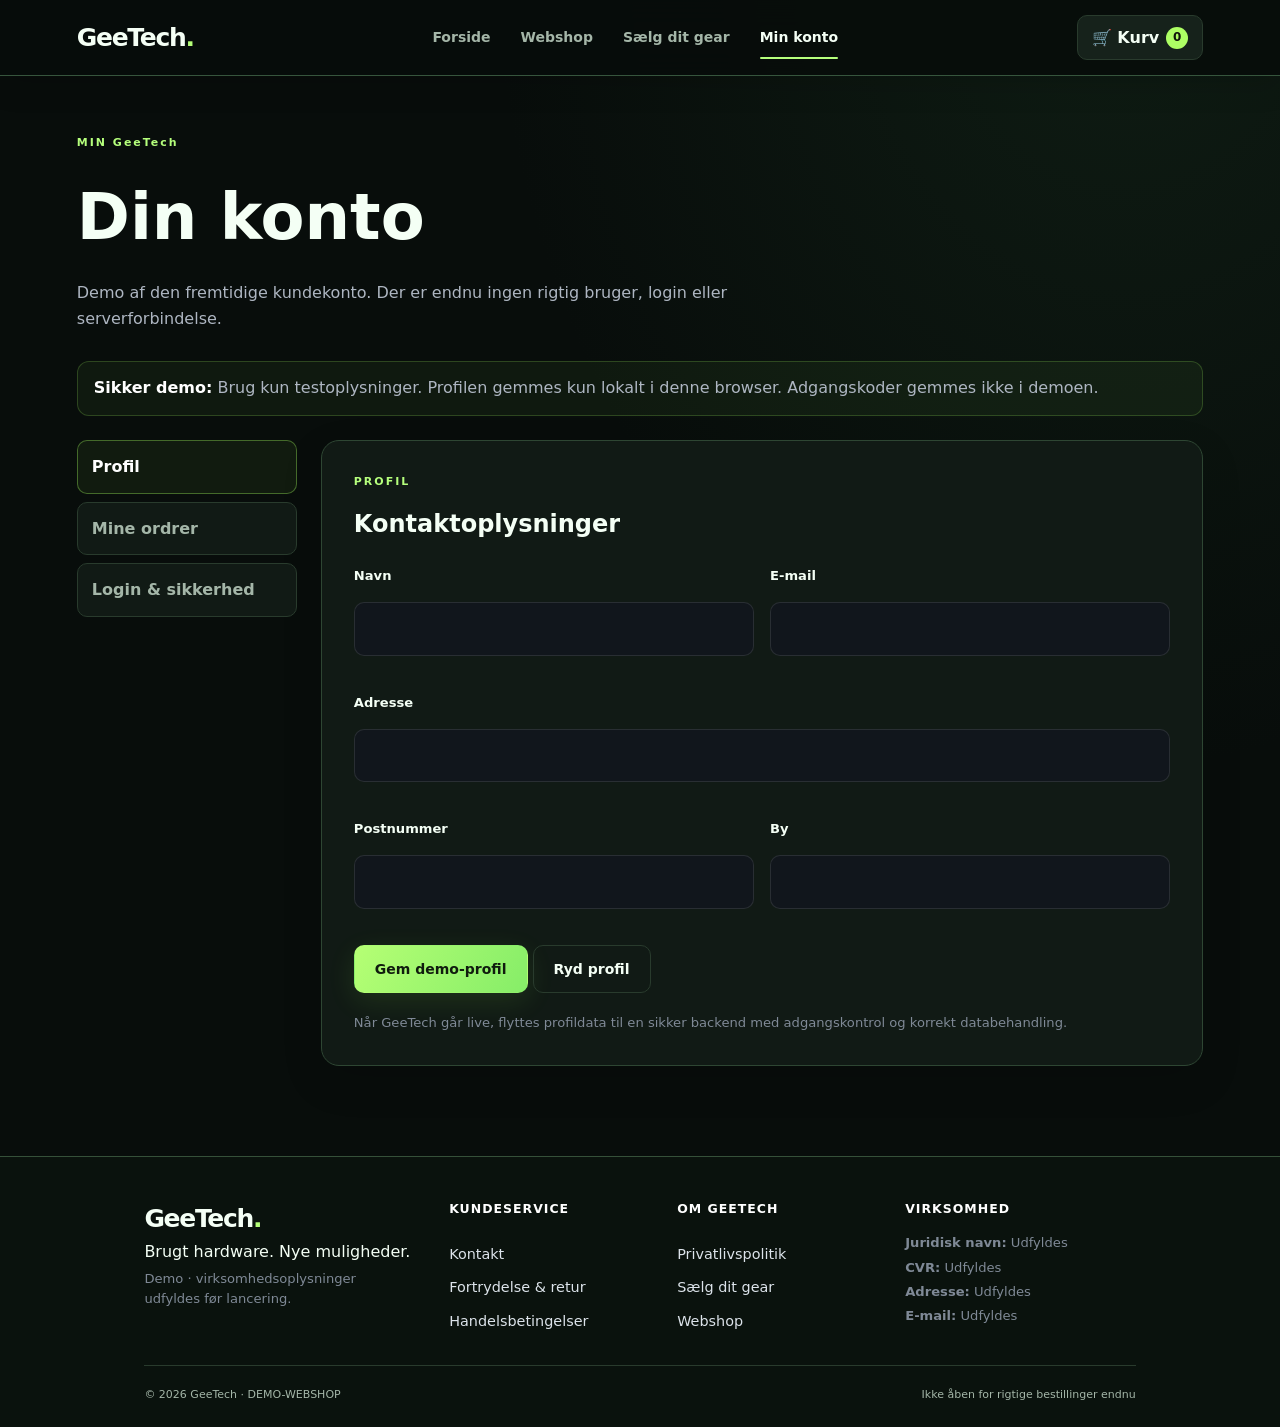
==== account.html @ 108e963a "brand: unify GeeTech identity across shop and support pages" ====
<!DOCTYPE html><html lang="da"><head><meta charset="UTF-8"><meta name="viewport" content="width=device-width,initial-scale=1.0"><meta name="description" content="Demo af GeeTech kundekonto."><title>Min konto | GeeTech</title><link rel="stylesheet" href="css/site.css"></head><body data-page="account">
<header class="navbar"><a href="index.html" class="logo" aria-label="GeeTech forside">GeeTech<span>.</span></a><nav class="nav-links" aria-label="Hovednavigation"><a href="index.html">Forside</a><a href="shop.html">Webshop</a><a href="sell.html">Sælg dit gear</a><a href="account.html" class="active" aria-current="page">Min konto</a></nav><button class="cart-button" id="cart-button" type="button">🛒 Kurv <span id="cart-count">0</span></button></header>
<main class="account-page container"><section class="account-hero"><p class="eyebrow">MIN GeeTech</p><h1>Din konto</h1><p>Demo af den fremtidige kundekonto. Der er endnu ingen rigtig bruger, login eller serverforbindelse.</p></section>
<div class="account-demo-warning"><strong>Sikker demo:</strong> Brug kun testoplysninger. Profilen gemmes kun lokalt i denne browser. Adgangskoder gemmes ikke i demoen.</div>
<div class="account-layout"><aside class="account-menu" aria-label="Kontomenu"><button class="account-tab active" data-account-tab="profile" type="button">Profil</button><button class="account-tab" data-account-tab="orders" type="button">Mine ordrer</button><button class="account-tab" data-account-tab="security" type="button">Login & sikkerhed</button></aside>
<section class="account-content">
<div data-account-panel="profile"><p class="eyebrow">PROFIL</p><h2>Kontaktoplysninger</h2><form id="profile-form" class="account-form"><label class="field"><span>Navn</span><input name="name" maxlength="100" autocomplete="name"></label><label class="field"><span>E-mail</span><input name="email" type="email" maxlength="254" autocomplete="email"></label><label class="field full"><span>Adresse</span><input name="address" maxlength="150" autocomplete="street-address"></label><label class="field"><span>Postnummer</span><input name="postal" inputmode="numeric" pattern="[0-9]{4}" maxlength="4" autocomplete="postal-code"></label><label class="field"><span>By</span><input name="city" maxlength="80" autocomplete="address-level2"></label><div class="full"><button class="button primary" type="submit">Gem demo-profil</button> <button class="button secondary" id="profile-clear" type="button">Ryd profil</button></div></form><p class="account-note">Når GeeTech går live, flyttes profildata til en sikker backend med adgangskontrol og korrekt databehandling.</p></div>
<div data-account-panel="orders" hidden><p class="eyebrow">ORDRER</p><h2>Tidligere bestillinger</h2><div class="demo-order"><div><strong>DEMO-1001</strong><span>Eksempel · ikke en rigtig ordre</span></div><div><span>Gaming PC – Ryzen 5 / RTX 3070</span><strong>4.499 kr.</strong></div><div class="order-status">Demo · leveret</div></div><p class="account-note">Rigtige ordrer vises først, når kunde-login, backend og ordresystem er tilsluttet.</p></div>
<div data-account-panel="security" hidden><p class="eyebrow">LOGIN & SIKKERHED</p><h2>Login kommer med backend</h2><div class="security-card"><h3>Ingen fake adgangskoder</h3><p>Vi gemmer bevidst ikke adgangskoder i HTML, JavaScript eller localStorage. Ved lancering bruger vi server-side autentificering, sikker password-hashing, sessions og mulighed for nulstilling af adgangskode.</p></div><button class="button secondary" type="button" disabled>Skift adgangskode · kommer senere</button></div>
</section></div></main>
<footer class="site-footer legal-footer"><div class="container legal-footer-grid"><div class="footer-brand"><a href="index.html" class="logo">GeeTech<span>.</span></a><p>Brugt hardware. Nye muligheder.</p><p class="footer-demo-note">Demo · virksomhedsoplysninger udfyldes før lancering.</p></div><div class="footer-column"><h2>Kundeservice</h2><a href="kontakt.html">Kontakt</a><a href="retur.html">Fortrydelse & retur</a><a href="handelsbetingelser.html">Handelsbetingelser</a></div><div class="footer-column"><h2>Om GeeTech</h2><a href="privatliv.html">Privatlivspolitik</a><a href="sell.html">Sælg dit gear</a><a href="shop.html">Webshop</a></div><div class="footer-company"><h2>Virksomhed</h2><p><strong>Juridisk navn:</strong> Udfyldes</p><p><strong>CVR:</strong> Udfyldes</p><p><strong>Adresse:</strong> Udfyldes</p><p><strong>E-mail:</strong> Udfyldes</p></div></div><div class="container footer-bottom"><span>© 2026 GeeTech · DEMO-WEBSHOP</span><span>Ikke åben for rigtige bestillinger endnu</span></div></footer><div class="toast" id="toast" role="status" aria-live="polite"></div><script src="js/site.js"></script></body></html>
---- css/site.css ----
:root{--bg:#0b0e13;--surface:#121720;--surface-2:#171d27;--surface-3:#1d2531;--text:#f4f7f5;--muted:#9ba6b2;--border:#28313d;--accent:#a3ff5f;--accent-soft:rgba(163,255,95,.10);--danger:#ff7d7d;--radius:14px;--shadow:0 18px 50px rgba(0,0,0,.22);--max:1400px}
*{box-sizing:border-box;margin:0;padding:0}html{scroll-behavior:smooth;color-scheme:dark}body{min-height:100vh;background:var(--bg);color:var(--text);font-family:Inter,ui-sans-serif,system-ui,-apple-system,BlinkMacSystemFont,"Segoe UI",sans-serif;line-height:1.6;-webkit-font-smoothing:antialiased}a{color:inherit;text-decoration:none}button,input,select{font:inherit}button{cursor:pointer}img{max-width:100%;display:block}section{scroll-margin-top:90px}.container{width:min(var(--max),88%);margin-inline:auto}.skip-link{position:fixed;left:16px;top:-60px;z-index:999;background:var(--accent);color:#10150b;padding:10px 14px;border-radius:8px;font-weight:800}.skip-link:focus{top:16px}a:focus-visible,button:focus-visible,input:focus-visible,select:focus-visible{outline:3px solid rgba(163,255,95,.45);outline-offset:3px}

/* Navigation */
.navbar{min-height:76px;padding:0 max(6%,calc((100% - var(--max))/2));display:flex;align-items:center;justify-content:space-between;gap:28px;border-bottom:1px solid var(--border);background:rgba(11,14,19,.94);backdrop-filter:blur(14px);position:sticky;top:0;z-index:50}.logo{font-size:25px;font-weight:900;letter-spacing:-1.2px}.logo span{color:var(--accent)}.nav-links{display:flex;align-items:center;gap:30px}.nav-links a{color:var(--muted);font-size:14px;font-weight:650;position:relative;transition:color .2s}.nav-links a:hover,.nav-links a.active{color:var(--text)}.nav-links a.active::after{content:"";position:absolute;left:0;right:0;bottom:-10px;height:2px;background:var(--accent);border-radius:10px}.cart-button{display:inline-flex;align-items:center;gap:7px;background:var(--surface-2);border:1px solid var(--border);color:var(--text);padding:9px 14px;border-radius:10px;font-weight:700;transition:border-color .2s,background .2s}.cart-button:hover{border-color:#465261;background:var(--surface-3)}#cart-count{display:inline-grid;place-items:center;min-width:22px;height:22px;padding:0 6px;border-radius:999px;background:var(--accent);color:#10150b;font-size:12px;font-weight:900}

/* Shared */
.eyebrow{color:var(--accent);font-size:11px;font-weight:850;letter-spacing:2px;margin-bottom:14px}.button{display:inline-flex;align-items:center;justify-content:center;gap:8px;border:1px solid transparent;padding:12px 20px;border-radius:10px;font-weight:800;font-size:14px;transition:transform .2s,border-color .2s,background .2s}.button:hover{transform:translateY(-2px)}.primary{background:var(--accent);color:#10150b}.primary:hover{background:#bdff91}.secondary{background:transparent;border-color:var(--border);color:var(--text)}.secondary:hover{border-color:#536171;background:rgba(255,255,255,.025)}.text-link,.card-link{color:var(--accent);font-size:13px;font-weight:750}.section{padding:78px max(6%,calc((100% - var(--max))/2))}.section-heading{display:flex;justify-content:space-between;align-items:end;gap:24px;margin-bottom:30px}.section-heading h2,.sell-content h2{font-size:clamp(28px,3vw,38px);line-height:1.15;letter-spacing:-1.3px}

/* Home hero */
.hero{width:min(var(--max),88%);margin-inline:auto;padding:86px 0;display:grid;grid-template-columns:1.08fr .92fr;align-items:center;gap:64px;min-height:610px}.hero h1{font-size:clamp(44px,5vw,72px);line-height:1.04;letter-spacing:-3.5px;margin-bottom:24px}.hero h1 span{color:var(--accent)}.hero-description{max-width:560px;color:var(--muted);font-size:17px;margin-bottom:30px}.hero-buttons{display:flex;gap:12px;flex-wrap:wrap}.hero-trust{display:flex;gap:20px;flex-wrap:wrap;margin-top:34px;color:var(--muted);font-size:12px}.hero-trust span:first-child{color:var(--accent)}.hero-card{min-height:380px;padding:38px;border:1px solid #34404c;border-radius:22px;background:radial-gradient(ellipse at 82% 18%,rgba(105,142,79,.35) 0%,transparent 48%),linear-gradient(145deg,#1b222c,#0e1218);display:flex;flex-direction:column;justify-content:center;overflow:hidden;box-shadow:var(--shadow)}.hero-card-label{color:var(--accent);font-size:10px;font-weight:800;letter-spacing:2px}.hero-symbol{font-size:104px;line-height:1.1;font-weight:950;color:var(--accent);margin-top:18px;letter-spacing:-9px}.hero-card h2{font-size:32px;line-height:1.08;letter-spacing:2px}.hero-card p{color:var(--muted);font-size:13px;margin-top:15px}

/* Categories */
.category-grid{display:grid;grid-template-columns:repeat(4,minmax(0,1fr));gap:16px}.category-card{min-height:190px;background:var(--surface);border:1px solid var(--border);padding:24px;border-radius:var(--radius);display:flex;flex-direction:column;transition:transform .2s,border-color .2s,background .2s}.category-card:hover{border-color:#506043;background:#151b23;transform:translateY(-3px)}.category-icon{display:block;font-size:30px;margin-bottom:18px}.category-card h3{font-size:17px}.category-card p{color:var(--muted);font-size:13px;margin-top:4px}.category-card .card-link{margin-top:auto;padding-top:20px}

/* Products */
.products-section{background:#0e1218}.product-grid,.shop-product-grid{display:grid;grid-template-columns:repeat(4,minmax(0,1fr));gap:18px}.shop-product-grid{grid-template-columns:repeat(3,minmax(0,1fr))}.product-card{border:1px solid var(--border);background:var(--surface);border-radius:var(--radius);overflow:hidden;display:flex;flex-direction:column;min-width:0;transition:transform .2s,border-color .2s,box-shadow .2s}.product-card:hover{border-color:#4a5842;transform:translateY(-3px);box-shadow:0 14px 32px rgba(0,0,0,.16)}.product-image{height:180px;background:linear-gradient(145deg,var(--surface-3),#151b24);display:grid;place-items:center;font-size:56px;border-bottom:1px solid var(--border)}.product-info{padding:18px;display:flex;flex-direction:column;flex:1}.product-meta{display:flex;justify-content:space-between;gap:10px;align-items:center}.product-condition{color:var(--accent);font-size:10px;font-weight:850;text-transform:uppercase;letter-spacing:1px}.stock{color:var(--muted);font-size:11px}.product-info h3{font-size:16px;margin:9px 0 7px;line-height:1.35}.product-description{color:var(--muted);font-size:12px;min-height:39px}.product-bottom{display:flex;justify-content:space-between;align-items:center;gap:10px;margin-top:auto;padding-top:20px}.product-price{font-size:19px;font-weight:850;white-space:nowrap}.add-cart{border:1px solid transparent;background:var(--accent);color:#10150b;padding:9px 12px;border-radius:8px;font-size:12px;font-weight:850}.add-cart:hover{background:#bdff91}.add-cart:disabled{opacity:.5;cursor:not-allowed}

/* Sell + footer */
.sell-section{width:min(var(--max),88%);margin:76px auto;padding:54px;border:1px solid #35402f;border-radius:20px;background:radial-gradient(ellipse at 90% 50%,rgba(65,91,50,.38) 0%,transparent 50%),var(--surface);display:grid;grid-template-columns:1fr 1fr;align-items:center;gap:32px}.sell-content>p:not(.eyebrow){color:var(--muted);font-size:14px;max-width:520px;margin:20px 0 25px}.sell-graphic{font-size:clamp(28px,4vw,48px);font-weight:950;text-align:right;line-height:1.25;letter-spacing:-2px;color:var(--accent)}.sell-graphic span{display:block}.footer{padding:42px max(6%,calc((100% - var(--max))/2)) 22px;border-top:1px solid var(--border)}.footer>p{color:var(--muted);font-size:13px;margin-top:8px}.footer-bottom{display:flex;justify-content:space-between;gap:20px;border-top:1px solid var(--border);margin-top:28px;padding-top:18px;color:var(--muted);font-size:11px}

/* Shop */
.shop-hero{padding:66px 0 34px}.shop-hero h1{font-size:clamp(38px,5vw,62px);line-height:1.08;letter-spacing:-2.6px;margin:7px 0 14px}.shop-intro{max-width:700px;color:var(--muted);font-size:16px}.shop-layout{padding:28px 0 90px;display:grid;grid-template-columns:260px minmax(0,1fr);gap:42px}.shop-sidebar{background:rgba(255,255,255,.018);border:1px solid var(--border);border-radius:var(--radius);padding:22px;align-self:start;position:sticky;top:98px}.filter-header{display:flex;justify-content:space-between;align-items:center;margin-bottom:22px}.filter-header h2{font-size:18px}.reset-button{background:transparent;border:0;color:var(--accent);font-size:12px;font-weight:800}.reset-button:hover{text-decoration:underline}.filter-group{border:0;min-width:0;padding:20px 0;border-top:1px solid var(--border)}.search-group{border-top:0;padding-top:0}.filter-group legend,.filter-group>label:first-child{display:block;width:100%;margin-bottom:11px;color:var(--text);font-size:13px;font-weight:800}.filter-group legend{padding:0}#product-search{width:100%;padding:11px 12px;background:#0e131a;color:var(--text);border:1px solid var(--border);border-radius:9px}#product-search::placeholder{color:#65717e}.filter-option{display:flex;align-items:center;gap:9px;padding:7px 0;color:var(--muted);font-size:13px;cursor:pointer}.filter-option:hover{color:var(--text)}.filter-option input{accent-color:var(--accent);width:15px;height:15px}.shop-content{min-width:0}.shop-toolbar{min-height:48px;display:flex;justify-content:space-between;align-items:center;gap:20px;margin-bottom:22px}.shop-toolbar p{color:var(--muted);font-size:13px}.shop-toolbar strong{color:var(--text)}.sort-control{display:flex;align-items:center;gap:10px;color:var(--muted);font-size:12px}#sort-products{background:#0e131a;color:var(--text);border:1px solid var(--border);border-radius:9px;padding:9px 34px 9px 11px}.empty-state{text-align:center;padding:70px 30px;background:rgba(255,255,255,.018);border:1px dashed #36404c;border-radius:var(--radius)}.empty-icon{font-size:40px;color:var(--muted);margin-bottom:8px}.empty-state h2{font-size:22px;margin-bottom:8px}.empty-state p{color:var(--muted);margin-bottom:20px}

/* Toast */
.toast{position:fixed;bottom:24px;right:24px;max-width:min(380px,calc(100vw - 48px));background:var(--accent);color:#10150b;padding:13px 18px;border-radius:10px;font-size:13px;font-weight:800;opacity:0;transform:translateY(14px);pointer-events:none;transition:.22s;z-index:100;box-shadow:var(--shadow)}.toast.show{opacity:1;transform:translateY(0)}

@media(max-width:1050px){.hero{gap:34px}.category-grid,.product-grid{grid-template-columns:repeat(2,minmax(0,1fr))}.shop-layout{grid-template-columns:220px minmax(0,1fr);gap:25px}.shop-product-grid{grid-template-columns:repeat(2,minmax(0,1fr))}}
@media(max-width:760px){.navbar{padding:14px 5%;flex-wrap:wrap;gap:14px}.nav-links{order:3;width:100%;justify-content:space-between;gap:8px;overflow-x:auto;padding-bottom:2px}.nav-links a{font-size:12px;white-space:nowrap}.nav-links a.active::after{bottom:-5px}.hero{grid-template-columns:1fr;padding:54px 0;min-height:auto}.hero-visual{display:none}.section{padding:58px 5%}.section-heading{align-items:flex-start}.shop-hero{padding:46px 0 24px}.container{width:90%}.shop-layout{display:block;padding-top:18px}.shop-sidebar{position:static;margin-bottom:28px}.shop-toolbar{align-items:flex-start;flex-direction:column}.sort-control{width:100%;justify-content:space-between}#sort-products{flex:1;max-width:230px}.shop-product-grid{grid-template-columns:1fr}.sell-section{width:90%;margin:48px auto;padding:30px 23px;grid-template-columns:1fr}.sell-graphic{text-align:left}.footer{padding-left:5%;padding-right:5%}.footer-bottom{flex-direction:column;gap:7px}.toast{left:5%;right:5%;bottom:18px;max-width:none}}
@media(max-width:480px){.category-grid,.product-grid{grid-template-columns:1fr}.hero h1{letter-spacing:-2.3px}.section-heading{flex-direction:column}.product-image{height:165px}.cart-button{padding:8px 11px}.nav-links{justify-content:flex-start;gap:18px}}
@media(prefers-reduced-motion:reduce){html{scroll-behavior:auto}*,*::before,*::after{transition:none!important;animation:none!important}}

/* Product detail + card UX */
.product-image-link{cursor:pointer}.product-image-link:hover{background:linear-gradient(145deg,#222b38,#18202a)}.product-info h3 a{transition:color .18s}.product-info h3 a:hover{color:var(--accent)}
.shop-product-grid{grid-template-columns:repeat(3,minmax(230px,1fr))}.shop-product-grid .product-info{padding:20px}.shop-product-grid .add-cart{min-width:96px;padding:10px 14px}.shop-product-grid .product-description{min-height:42px}
.product-page{padding:42px 0 88px}.back-link{display:inline-block;color:var(--muted);font-size:13px;font-weight:700;margin-bottom:28px}.back-link:hover{color:var(--accent)}.product-detail-grid{display:grid;grid-template-columns:minmax(0,1.05fr) minmax(340px,.95fr);gap:54px;align-items:start}.product-gallery{min-width:0}.product-main-visual{min-height:480px;border:1px solid var(--border);border-radius:22px;background:radial-gradient(circle at 70% 25%,rgba(163,255,95,.08),transparent 36%),linear-gradient(145deg,var(--surface-3),#111720);display:grid;place-items:center;box-shadow:var(--shadow)}.product-main-visual span{font-size:128px}.gallery-note{color:var(--muted);font-size:12px;margin-top:12px}.product-buy-panel{padding:14px 0}.product-kicker{color:var(--accent);font-size:11px;font-weight:850;text-transform:uppercase;letter-spacing:1.5px}.product-buy-panel h1{font-size:clamp(34px,4vw,54px);line-height:1.06;letter-spacing:-2.2px;margin:12px 0 14px}.product-lead{color:var(--muted);font-size:16px;max-width:580px}.product-detail-price{font-size:34px;font-weight:900;margin:26px 0 6px}.availability{color:var(--accent);font-size:13px;font-weight:750}.product-trust-list{list-style:none;margin:26px 0;display:grid;gap:11px;color:#c3ccd5;font-size:13px}.product-trust-list li::before{content:"✓";color:var(--accent);font-weight:900;margin-right:10px}.product-add-button{width:100%;min-height:50px}.product-details-section{display:grid;grid-template-columns:1.1fr 1fr 1fr;gap:18px;margin-top:54px}.detail-card{border:1px solid var(--border);background:var(--surface);border-radius:var(--radius);padding:26px}.detail-card h2{font-size:21px;margin-bottom:16px}.detail-copy{color:var(--muted);font-size:14px}.spec-list{display:grid}.spec-list>div{display:flex;justify-content:space-between;gap:24px;padding:11px 0;border-top:1px solid var(--border);font-size:13px}.spec-list dt{color:var(--muted)}.spec-list dd{text-align:right;font-weight:700}.product-not-found{max-width:650px;margin:70px auto;text-align:center}.product-not-found h1{font-size:38px;margin-bottom:10px}.product-not-found p{color:var(--muted);margin-bottom:24px}
@media(max-width:1150px){.shop-product-grid{grid-template-columns:repeat(2,minmax(230px,1fr))}.product-detail-grid{gap:34px}.product-details-section{grid-template-columns:1fr 1fr}.product-details-section .detail-card:first-child{grid-row:span 2}}
@media(max-width:760px){.product-page{padding-top:28px}.product-detail-grid{grid-template-columns:1fr}.product-main-visual{min-height:330px}.product-main-visual span{font-size:94px}.product-buy-panel h1{font-size:38px}.product-details-section{grid-template-columns:1fr}.product-details-section .detail-card:first-child{grid-row:auto}.shop-product-grid{grid-template-columns:1fr}.shop-product-grid .product-bottom{flex-direction:row}}
@media(max-width:420px){.shop-product-grid .product-bottom{align-items:stretch;flex-direction:column}.shop-product-grid .add-cart{width:100%}}

/* Sell flow */
.sell-page{padding:64px 0 96px}.sell-page-intro{max-width:760px;margin-bottom:38px}.sell-page-intro h1{font-size:clamp(38px,5vw,62px);line-height:1.06;letter-spacing:-2.7px;margin-bottom:14px}.sell-page-intro>p:last-child{color:var(--muted);font-size:16px;max-width:680px}.sell-flow-layout{display:grid;grid-template-columns:280px minmax(0,1fr);gap:28px;align-items:start}.sell-progress-card,.sell-form-card{border:1px solid var(--border);background:var(--surface);border-radius:20px}.sell-progress-card{padding:24px;position:sticky;top:100px}.sell-progress-label{font-size:12px;text-transform:uppercase;letter-spacing:1.4px;color:var(--muted);font-weight:850;margin-bottom:18px}.sell-progress{list-style:none;display:grid;gap:6px}.sell-progress li{display:flex;align-items:center;gap:12px;padding:11px;border-radius:11px;color:var(--muted)}.sell-progress li>span{display:grid;place-items:center;flex:0 0 30px;height:30px;border:1px solid var(--border);border-radius:50%;font-size:12px;font-weight:900}.sell-progress li div{display:grid}.sell-progress li strong{font-size:13px;color:#c7d0d9}.sell-progress li small{font-size:11px}.sell-progress li.active{background:var(--accent-soft)}.sell-progress li.active>span,.sell-progress li.done>span{background:var(--accent);border-color:var(--accent);color:#10150b}.sell-progress li.active strong{color:var(--text)}.sell-progress li.done{color:#87939f}.sell-privacy-note{border-top:1px solid var(--border);margin-top:20px;padding-top:18px}.sell-privacy-note strong{font-size:12px;color:var(--accent)}.sell-privacy-note p{font-size:11px;color:var(--muted);margin-top:4px}.sell-form-card{padding:34px;min-height:570px}.sell-mobile-progress{display:none}.sell-step h2{font-size:clamp(27px,3vw,38px);letter-spacing:-1.2px;line-height:1.15}.step-copy{color:var(--muted);font-size:14px;margin:10px 0 28px;max-width:650px}.choice-grid{display:grid;grid-template-columns:repeat(2,minmax(0,1fr));gap:12px}.choice-card{position:relative;display:flex;flex-direction:column;min-height:150px;padding:20px;border:1px solid var(--border);border-radius:14px;cursor:pointer;transition:.18s;background:#10151d}.choice-card:hover{border-color:#465363;background:#141a23}.choice-card:has(input:checked){border-color:var(--accent);box-shadow:0 0 0 2px rgba(163,255,95,.10);background:var(--accent-soft)}.choice-card input{position:absolute;right:16px;top:16px;accent-color:var(--accent)}.choice-icon{font-size:30px;margin-bottom:auto}.choice-card strong{font-size:15px;margin-top:14px}.choice-card small{color:var(--muted);font-size:12px}.form-grid{display:grid;grid-template-columns:1fr 1fr;gap:14px}.field{display:block;margin-bottom:20px}.field>span{display:flex;justify-content:space-between;gap:10px;font-size:13px;font-weight:800;margin-bottom:8px}.field em{font-style:normal;color:var(--muted);font-size:11px;font-weight:500}.field input,.field textarea{width:100%;background:#0d1218;color:var(--text);border:1px solid var(--border);border-radius:10px;padding:12px 13px}.field textarea{resize:vertical;min-height:120px}.field input::placeholder,.field textarea::placeholder{color:#64707d}.char-count{display:block;text-align:right;color:var(--muted);font-size:10px;margin-top:5px}.condition-picker{border:0;margin:4px 0 22px}.condition-picker legend{font-size:13px;font-weight:800;margin-bottom:10px}.condition-picker label{display:flex;gap:12px;align-items:flex-start;padding:12px 13px;border:1px solid var(--border);border-radius:10px;margin-bottom:8px;cursor:pointer;background:#0f141b}.condition-picker label:has(input:checked){border-color:var(--accent);background:var(--accent-soft)}.condition-picker input{margin-top:4px;accent-color:var(--accent)}.condition-picker span{display:grid}.condition-picker strong{font-size:13px}.condition-picker small{font-size:11px;color:var(--muted)}.check-grid{display:grid;grid-template-columns:1fr 1fr;gap:10px;margin-bottom:22px}.check-grid label{display:flex;align-items:center;gap:10px;padding:13px;border:1px solid var(--border);border-radius:10px;color:#c8d0d8;font-size:13px;cursor:pointer;background:#0f141b}.check-grid label:has(input:checked){border-color:#526347;background:var(--accent-soft);color:var(--text)}.check-grid input{accent-color:var(--accent)}.upload-zone{min-height:210px;border:1px dashed #46515e;border-radius:16px;background:#0e1319;display:flex;flex-direction:column;align-items:center;justify-content:center;text-align:center;padding:28px;cursor:pointer;transition:.18s}.upload-zone:hover{border-color:var(--accent);background:var(--accent-soft)}.upload-icon{display:grid;place-items:center;width:46px;height:46px;border-radius:50%;background:var(--surface-3);font-size:24px;margin-bottom:12px}.upload-zone strong{font-size:15px}.upload-zone>span:last-child{color:var(--muted);font-size:11px;margin-top:5px}.visually-hidden{position:absolute!important;width:1px!important;height:1px!important;padding:0!important;margin:-1px!important;overflow:hidden!important;clip:rect(0,0,0,0)!important;white-space:nowrap!important;border:0!important}.image-preview-list{display:grid;gap:8px;margin-top:14px}.image-file{display:flex;justify-content:space-between;gap:12px;padding:10px 12px;border:1px solid var(--border);border-radius:9px;color:var(--muted);font-size:12px}.image-file strong{color:var(--text);font-weight:650;overflow:hidden;text-overflow:ellipsis;white-space:nowrap}.field-error{color:var(--danger);font-size:12px;margin-top:12px}.sell-form-actions{display:flex;justify-content:space-between;gap:12px;border-top:1px solid var(--border);margin-top:34px;padding-top:22px}.sell-form-actions #sell-next{margin-left:auto;min-width:135px}.sell-summary{display:grid;border:1px solid var(--border);border-radius:14px;overflow:hidden}.sell-summary>div{display:grid;grid-template-columns:160px 1fr;gap:20px;padding:14px 16px;border-top:1px solid var(--border)}.sell-summary>div:first-child{border-top:0}.sell-summary dt{color:var(--muted);font-size:12px}.sell-summary dd{font-size:13px;font-weight:700;overflow-wrap:anywhere}.demo-submit-note{margin-top:18px;padding:14px 16px;border-radius:11px;background:var(--accent-soft);border:1px solid rgba(163,255,95,.22)}.demo-submit-note strong{color:var(--accent);font-size:12px}.demo-submit-note p{color:#c0c9d2;font-size:12px;margin-top:3px}
@media(max-width:900px){.sell-flow-layout{grid-template-columns:1fr}.sell-progress-card{display:none}.sell-mobile-progress{display:block;margin-bottom:28px}.sell-mobile-progress>span{display:block;color:var(--muted);font-size:11px;font-weight:800;margin-bottom:8px}.progress-track{height:5px;background:var(--surface-3);border-radius:999px;overflow:hidden}.progress-track span{display:block;height:100%;width:20%;background:var(--accent);border-radius:999px;transition:width .2s}.sell-form-card{min-height:0}}
@media(max-width:600px){.sell-page{padding:42px 0 70px}.sell-form-card{padding:22px}.choice-grid,.form-grid,.check-grid{grid-template-columns:1fr}.choice-card{min-height:125px}.sell-summary>div{grid-template-columns:1fr;gap:3px}.sell-form-actions .button{padding-inline:15px}}
.subtype-wrap{margin-top:28px;padding-top:24px;border-top:1px solid var(--border)}.subtype-title{font-size:13px;font-weight:850;margin-bottom:12px}.subtype-grid{display:grid;grid-template-columns:repeat(3,minmax(0,1fr));gap:9px}.subtype-card{position:relative;display:flex;min-height:68px;align-items:center;padding:14px 38px 14px 14px;border:1px solid var(--border);border-radius:11px;background:#0f141b;cursor:pointer;transition:.18s}.subtype-card:hover{border-color:#465363;background:#141a23}.subtype-card:has(input:checked){border-color:var(--accent);background:var(--accent-soft)}.subtype-card input{position:absolute;right:13px;top:50%;transform:translateY(-50%);accent-color:var(--accent)}.subtype-card strong{font-size:13px}.subtype-card small{display:none}.dynamic-fields{margin-bottom:4px}.issue-picker{border:0;margin:4px 0 22px}.issue-picker legend{font-size:13px;font-weight:800}.issue-hint{font-size:11px;color:var(--muted);margin:5px 0 10px}.photo-guide{padding:16px 18px;margin:-8px 0 18px;border:1px solid var(--border);border-radius:12px;background:#0f141b}.photo-guide strong{font-size:12px;color:var(--text)}.photo-guide ul{margin:8px 0 0 18px;color:var(--muted);font-size:12px;line-height:1.7}.dynamic-form-grid .field{margin-bottom:6px}@media(max-width:760px){.subtype-grid{grid-template-columns:1fr 1fr}}@media(max-width:480px){.subtype-grid{grid-template-columns:1fr}}

/* =========================================================
   CART PAGE
   ========================================================= */
.cart-page{min-height:calc(100vh - 160px)}
.cart-hero{max-width:1400px;margin:0 auto;padding:70px 6% 32px;border-bottom:1px solid rgba(255,255,255,.07)}
.cart-hero h1{font-size:clamp(2.5rem,5vw,4.5rem);letter-spacing:-.045em;margin:8px 0 12px}
.cart-hero>p:last-child{color:#9ba4b0;font-size:1.05rem}
.cart-layout{max-width:1400px;margin:0 auto;padding:42px 6% 90px;display:grid;grid-template-columns:minmax(0,1fr) 360px;gap:42px;align-items:start}
.cart-section-heading{display:flex;align-items:center;justify-content:space-between;gap:20px;margin-bottom:18px}
.cart-section-heading h2{font-size:1.35rem}
.cart-section-heading a{color:var(--accent);font-size:.9rem;font-weight:700}
.cart-items{display:grid;gap:14px}
.cart-item{display:grid;grid-template-columns:112px minmax(0,1fr) auto 110px;gap:20px;align-items:center;padding:18px;background:rgba(255,255,255,.025);border:1px solid rgba(255,255,255,.08);border-radius:16px}
.cart-item-visual{height:92px;display:grid;place-items:center;background:#11161d;border:1px solid rgba(255,255,255,.07);border-radius:12px;font-size:2.25rem;text-decoration:none}
.cart-item-info{min-width:0}.cart-item-meta{color:var(--accent);font-size:.72rem;font-weight:800;text-transform:uppercase;letter-spacing:.07em;margin-bottom:7px}.cart-item-name{display:inline-block;color:#fff;font-size:1.05rem;font-weight:800;line-height:1.3;text-decoration:none}.cart-item-name:hover{text-decoration:underline}.cart-item-info p{color:#8f98a4;font-size:.88rem;margin-top:7px;line-height:1.5}
.cart-item-controls{display:flex;flex-direction:column;align-items:center;gap:8px}.quantity-control{display:flex;align-items:center;border:1px solid rgba(255,255,255,.11);border-radius:10px;overflow:hidden;background:#10151c}.quantity-control button{width:34px;height:34px;border:0;background:transparent;color:#fff;font-size:1.1rem;cursor:pointer}.quantity-control button:hover:not(:disabled){background:rgba(255,255,255,.07)}.quantity-control button:disabled{opacity:.3;cursor:not-allowed}.quantity-control span{min-width:34px;text-align:center;font-weight:800;font-size:.9rem}.cart-remove{border:0;background:transparent;color:#8f98a4;font-size:.78rem;cursor:pointer}.cart-remove:hover{color:#fff;text-decoration:underline}.cart-line-price{text-align:right;white-space:nowrap;font-size:1rem}
.cart-summary{position:sticky;top:100px;padding:26px;background:#11161d;border:1px solid rgba(255,255,255,.09);border-radius:18px}.cart-summary h2{font-size:1.45rem;margin:7px 0 22px}.summary-line,.summary-total{display:flex;justify-content:space-between;gap:20px}.summary-line{padding:13px 0;color:#9ba4b0;border-bottom:1px solid rgba(255,255,255,.06);font-size:.9rem}.summary-line strong{color:#fff}.summary-total{padding:22px 0 20px;align-items:baseline}.summary-total span{font-weight:800}.summary-total strong{font-size:1.45rem}.cart-checkout{width:100%;border:0;cursor:pointer}.cart-summary-note{color:#78828e;font-size:.76rem;line-height:1.5;text-align:center;margin:11px 0 20px}.cart-trust{border-top:1px solid rgba(255,255,255,.07);padding-top:18px;display:grid;gap:9px;color:#a7b0bc;font-size:.78rem}
.cart-empty{max-width:760px;margin:0 auto;padding:95px 6% 120px;text-align:center}.cart-empty-icon{font-size:3rem;margin-bottom:18px}.cart-empty h2{font-size:2rem;margin-bottom:10px}.cart-empty p{color:#8f98a4;margin-bottom:26px}
@media(max-width:1000px){.cart-layout{grid-template-columns:1fr}.cart-summary{position:static}.cart-item{grid-template-columns:90px minmax(0,1fr) auto}.cart-line-price{grid-column:2/4;text-align:right}}
@media(max-width:650px){.cart-hero{padding-top:45px}.cart-layout{padding-top:28px}.cart-section-heading{align-items:flex-start;flex-direction:column}.cart-item{grid-template-columns:72px minmax(0,1fr);gap:14px}.cart-item-visual{height:72px}.cart-item-controls{grid-column:1/2;align-items:flex-start}.cart-line-price{grid-column:2/3;align-self:center}.cart-summary{padding:22px}}
/* NEXORA LEGAL PAGES */
.legal-page{max-width:1120px;margin:0 auto;padding:64px 6% 90px}.legal-hero{max-width:820px;margin-bottom:34px}
.legal-hero h1{font-size:clamp(2.4rem,6vw,4.5rem);letter-spacing:-.045em;margin:8px 0 16px}.legal-hero>p:not(.eyebrow){color:#aeb6c2;line-height:1.7;font-size:1.05rem}
.legal-status{margin-top:24px;padding:16px 18px;border:1px solid rgba(163,255,95,.22);background:rgba(163,255,95,.05);border-radius:12px;display:flex;gap:10px;flex-direction:column}
.legal-status strong{color:var(--accent,#a3ff5f);font-size:.78rem;letter-spacing:.08em}.legal-status span{color:#aeb6c2;font-size:.9rem;line-height:1.5}
.legal-content{background:rgba(255,255,255,.025);border:1px solid rgba(255,255,255,.08);border-radius:18px;padding:clamp(22px,4vw,46px)}
.legal-content h2{font-size:1.2rem;margin:34px 0 10px}.legal-content h2:first-child{margin-top:0}.legal-content p{color:#aeb6c2;line-height:1.75;margin:0 0 14px}
.legal-content a,.footer-column a{color:#dce3ea;text-decoration:none}.legal-content a:hover,.footer-column a:hover{color:var(--accent,#a3ff5f)}
.contact-grid{display:grid;grid-template-columns:1fr 1fr;gap:24px;margin-bottom:24px}.legal-footer{border-top:1px solid rgba(255,255,255,.08);padding:42px 6% 24px}
.legal-footer .container{max-width:1400px;margin:0 auto}.legal-footer-grid{display:grid;grid-template-columns:1.4fr 1fr 1fr 1.2fr;gap:36px}
.legal-footer h2{font-size:.78rem;letter-spacing:.08em;text-transform:uppercase;color:#fff;margin:0 0 14px}.footer-column{display:flex;flex-direction:column;gap:10px}.footer-column a{font-size:.9rem}
.footer-company p,.footer-demo-note{color:#7f8996;font-size:.82rem;line-height:1.55;margin:4px 0}.legal-footer .footer-bottom{max-width:1400px;margin:32px auto 0;padding-top:20px}
@media(max-width:850px){.legal-footer-grid{grid-template-columns:1fr 1fr}.contact-grid{grid-template-columns:1fr}}@media(max-width:520px){.legal-page{padding-top:42px}.legal-footer-grid{grid-template-columns:1fr}.legal-content{padding:20px}}

/* NEXORA CHECKOUT */
.checkout-page{max-width:1400px;margin:0 auto;padding:58px 6% 90px}.checkout-heading{max-width:760px;margin-bottom:34px}.checkout-heading h1{font-size:clamp(2.4rem,5vw,4.2rem);letter-spacing:-.045em;margin:8px 0 14px}.checkout-heading>p:last-child{color:#aeb6c2;line-height:1.65}.checkout-layout{display:grid;grid-template-columns:minmax(0,1.6fr) minmax(300px,.75fr);gap:28px;align-items:start}.checkout-steps{list-style:none;display:grid;grid-template-columns:repeat(3,1fr);padding:0;margin:0 0 18px;gap:8px}.checkout-steps li{border:1px solid rgba(255,255,255,.08);border-radius:12px;padding:12px;color:#77818e;font-size:.82rem;display:flex;align-items:center;gap:8px}.checkout-steps li span{display:grid;place-items:center;width:24px;height:24px;border-radius:50%;background:rgba(255,255,255,.06);font-weight:800}.checkout-steps li.active{color:#fff;border-color:rgba(163,255,95,.3);background:rgba(163,255,95,.05)}.checkout-steps li.active span{color:#0b0e0c;background:var(--accent,#a3ff5f)}.checkout-panel,.cart-summary-card{background:rgba(255,255,255,.025);border:1px solid rgba(255,255,255,.08);border-radius:18px;padding:clamp(20px,3vw,32px)}.checkout-panel h2,.cart-summary-card h2{margin:5px 0 22px}.checkout-demo-warning{border:1px solid rgba(163,255,95,.2);background:rgba(163,255,95,.05);border-radius:10px;padding:13px 15px;color:#aeb6c2;font-size:.88rem;line-height:1.55;margin-bottom:22px}.checkout-fields{display:grid;grid-template-columns:1fr 1fr;gap:16px}.checkout-fields .full{grid-column:1/-1}.field{display:flex;flex-direction:column;gap:8px}.field span{font-size:.82rem;font-weight:700}.field input{width:100%;border:1px solid rgba(255,255,255,.1);background:#11161c;color:#fff;border-radius:10px;padding:13px 14px;font:inherit;outline:none}.field input:focus{border-color:rgba(163,255,95,.55);box-shadow:0 0 0 3px rgba(163,255,95,.08)}.checkout-actions{display:flex;justify-content:space-between;gap:12px;margin-top:28px}.checkout-actions button{border:0}.checkout-choice-group{border:0;padding:0;margin:0 0 28px}.checkout-choice-group legend{font-weight:800;margin-bottom:12px}.checkout-choice{display:grid;grid-template-columns:auto 1fr auto;gap:13px;align-items:center;border:1px solid rgba(255,255,255,.1);border-radius:12px;padding:15px;margin-bottom:10px}.checkout-choice:has(input:checked){border-color:rgba(163,255,95,.35);background:rgba(163,255,95,.04)}.checkout-choice span{display:flex;flex-direction:column;gap:4px}.checkout-choice small{color:#818b98}.disabled-choice{opacity:.5}.checkout-summary{position:sticky;top:22px}.checkout-summary-row{display:flex;justify-content:space-between;gap:20px;padding:12px 0;border-bottom:1px solid rgba(255,255,255,.06);font-size:.88rem}.checkout-summary-row span{color:#aeb6c2}.checkout-summary-row strong{white-space:nowrap}.review-card,.final-order-box{border:1px solid rgba(255,255,255,.08);border-radius:12px;padding:18px;margin-bottom:14px}.review-card p{color:#aeb6c2;margin:4px 0}.review-back{justify-content:flex-start;margin:18px 0 24px}.final-total{display:flex;justify-content:space-between;border-top:1px solid rgba(255,255,255,.1);margin-top:14px;padding-top:16px}.checkout-legal-note{margin-top:18px;border:1px solid rgba(255,255,255,.08);border-radius:10px;padding:14px;color:#aeb6c2;font-size:.85rem;line-height:1.55;font-weight:600}.checkout-pay-button{width:100%;margin-top:12px;justify-content:center;opacity:.5;cursor:not-allowed}.checkout-disabled-note{text-align:center;color:#818b98;font-size:.8rem;line-height:1.5;margin:10px 0 0}@media(max-width:900px){.checkout-layout{grid-template-columns:1fr}.checkout-summary{position:static;order:-1}}@media(max-width:600px){.checkout-fields{grid-template-columns:1fr}.checkout-fields .full{grid-column:auto}.checkout-steps li{font-size:0;justify-content:center}.checkout-steps li span{font-size:.8rem}.checkout-actions{flex-direction:column-reverse}}

.checkout-terms{display:flex;gap:10px;align-items:flex-start;margin:14px 0;color:#8f99a6;font-size:.84rem;line-height:1.5}.checkout-terms input{margin-top:3px}.checkout-terms em{font-style:normal;color:#6f7884}

/* Customer account, free shipping & support */
.shipping-promo{margin:18px auto -10px;width:min(92%,1180px);display:flex;justify-content:center;gap:14px;align-items:center;padding:11px 18px;border:1px solid rgba(163,255,95,.2);background:rgba(163,255,95,.055);border-radius:12px;color:#aeb6c2;font-size:.82rem}.shipping-promo strong{color:var(--accent)}
.shipping-progress{height:6px;background:rgba(255,255,255,.07);border-radius:99px;overflow:hidden;margin:15px 0 8px}.shipping-progress>div{height:100%;width:0;background:var(--accent);border-radius:99px;transition:width .25s}.shipping-progress-text{font-size:.78rem;color:#aeb6c2;margin:0 0 8px}
.account-page,.support-page{padding-top:58px;padding-bottom:90px}.account-hero,.support-hero{max-width:760px;margin-bottom:30px}.account-hero h1,.support-hero h1{font-size:clamp(2.4rem,5vw,4rem);margin:7px 0 12px}.account-hero>p:last-child,.support-hero>p:last-child{color:#aeb6c2;line-height:1.6}.account-demo-warning{padding:14px 16px;border:1px solid rgba(163,255,95,.2);background:rgba(163,255,95,.05);border-radius:12px;color:#aeb6c2;line-height:1.55;margin-bottom:24px}.account-demo-warning strong{color:#fff}.account-layout{display:grid;grid-template-columns:220px minmax(0,1fr);gap:24px;align-items:start}.account-menu{display:grid;gap:8px;position:sticky;top:100px}.account-tab{border:1px solid var(--border);background:var(--surface);color:var(--muted);padding:13px 14px;text-align:left;border-radius:10px;font:inherit;font-weight:750;cursor:pointer}.account-tab.active{color:#fff;border-color:rgba(163,255,95,.35);background:rgba(163,255,95,.06)}.account-content,.support-card,.support-info{border:1px solid var(--border);background:var(--surface);border-radius:18px;padding:clamp(22px,3vw,32px)}.account-content h2,.support-card h2,.support-info h2{margin:6px 0 22px}.account-form,.support-form{display:grid;grid-template-columns:1fr 1fr;gap:16px}.account-form .full,.support-form .full{grid-column:1/-1}.field textarea,.field select{width:100%;border:1px solid rgba(255,255,255,.1);background:#11161c;color:#fff;border-radius:10px;padding:13px 14px;font:inherit;outline:none}.field textarea:focus,.field select:focus{border-color:rgba(163,255,95,.55)}.field small{color:#78828e}.account-note{color:#7f8996;font-size:.82rem;line-height:1.55;margin-top:20px}.demo-order{border:1px solid rgba(255,255,255,.09);border-radius:12px;padding:18px;display:grid;gap:13px}.demo-order>div{display:flex;justify-content:space-between;gap:20px}.demo-order span{color:#9ba4b0}.order-status{color:var(--accent);font-size:.82rem;font-weight:800}.security-card{border:1px solid rgba(255,255,255,.08);border-radius:12px;padding:18px;margin-bottom:18px}.security-card p{color:#aeb6c2;line-height:1.6}.support-grid{display:grid;grid-template-columns:minmax(0,1.5fr) minmax(280px,.7fr);gap:24px;align-items:start}.support-side{display:grid;gap:18px}.support-info{display:grid;gap:10px}.support-info a{color:#dfe5eb;font-weight:700;padding:9px 0;border-bottom:1px solid rgba(255,255,255,.06)}.support-info p{color:#aeb6c2;line-height:1.55;margin:0}
@media(max-width:800px){.shipping-promo{flex-direction:column;gap:3px;text-align:center}.account-layout,.support-grid{grid-template-columns:1fr}.account-menu{position:static;grid-template-columns:repeat(3,1fr)}.account-tab{text-align:center;font-size:.78rem}.account-form,.support-form{grid-template-columns:1fr}.account-form .full,.support-form .full{grid-column:auto}}@media(max-width:520px){.account-menu{grid-template-columns:1fr}.demo-order>div{flex-direction:column;gap:4px}}

/* NEXORA Inventory */
.sr-only{position:absolute!important;width:1px!important;height:1px!important;padding:0!important;margin:-1px!important;overflow:hidden!important;clip:rect(0,0,0,0)!important;white-space:nowrap!important;border:0!important}.admin-nav .logo small{font-size:9px;letter-spacing:1.5px;color:var(--muted);margin-left:5px}.admin-badge{font-size:10px;font-weight:900;letter-spacing:1.2px;color:var(--accent);border:1px solid #45533c;padding:7px 10px;border-radius:999px}.inventory-shell{width:min(1380px,92%);margin:0 auto;padding:54px 0 90px}.inventory-hero{display:flex;align-items:end;justify-content:space-between;gap:28px;margin-bottom:34px}.inventory-hero h1{font-size:clamp(42px,6vw,72px);letter-spacing:-3px;line-height:1}.inventory-hero>div>p:last-child{color:var(--muted);max-width:720px;margin-top:14px}.inventory-stats{display:grid;grid-template-columns:repeat(4,1fr);gap:14px}.inventory-stats article{background:var(--surface);border:1px solid var(--border);border-radius:14px;padding:20px}.inventory-stats span{display:block;color:var(--muted);font-size:12px;margin-bottom:8px}.inventory-stats strong{font-size:24px}.inventory-footnote{font-size:11px;color:var(--muted);margin:10px 2px 28px}.inventory-panel{background:var(--surface);border:1px solid var(--border);border-radius:18px;overflow:hidden}.inventory-toolbar{padding:20px 22px;display:flex;align-items:center;justify-content:space-between;gap:20px;border-bottom:1px solid var(--border)}.inventory-toolbar h2{font-size:20px}.inventory-toolbar p{font-size:11px;color:var(--muted);margin-top:3px}.inventory-controls{display:flex;gap:9px}.inventory-controls input,.inventory-controls select,.inventory-form-grid input,.inventory-form-grid select,.inventory-form-grid textarea{background:#0e131a;color:var(--text);border:1px solid var(--border);border-radius:9px;padding:10px 11px;font:inherit}.inventory-controls input{width:270px}.inventory-table-wrap{overflow-x:auto}.inventory-table{width:100%;border-collapse:collapse;min-width:930px}.inventory-table th,.inventory-table td{text-align:left;padding:15px 18px;border-bottom:1px solid var(--border);font-size:12px;vertical-align:middle}.inventory-table th{color:var(--muted);font-size:10px;text-transform:uppercase;letter-spacing:.8px;background:#10151c}.inventory-table td strong{display:block;font-size:13px}.inventory-table td small{color:var(--muted)}.status-pill{display:inline-flex;border:1px solid #39434e;border-radius:999px;padding:5px 8px;font-size:10px;font-weight:800}.status-pill[data-status="På lager"],.status-pill[data-status="På webshop"]{color:var(--accent);border-color:#4a5b3f}.status-pill[data-status="Solgt"]{color:#b9c4cf}.inventory-row-actions{display:flex;justify-content:flex-end;gap:6px}.inventory-icon-btn{border:1px solid var(--border);background:#11171f;color:var(--text);border-radius:8px;padding:7px 9px;font-size:11px}.inventory-icon-btn:hover{border-color:#596673}.inventory-icon-btn.danger:hover{border-color:#7e4949;color:#ffb1b1}.inventory-empty{padding:52px;text-align:center;color:var(--muted);display:flex;flex-direction:column;gap:5px}.inventory-empty[hidden]{display:none}.inventory-dialog{width:min(820px,94vw);max-height:90vh;overflow:auto;background:#11171f;color:var(--text);border:1px solid #3b4652;border-radius:18px;padding:0;box-shadow:0 24px 80px rgba(0,0,0,.55)}.inventory-dialog::backdrop{background:rgba(3,5,8,.78)}.inventory-dialog form{padding:26px}.dialog-head{display:flex;justify-content:space-between;align-items:start;margin-bottom:24px}.dialog-head h2{font-size:26px}.dialog-close{background:transparent;border:0;color:var(--muted);font-size:30px;line-height:1}.inventory-form-grid{display:grid;grid-template-columns:1fr 1fr;gap:15px}.inventory-form-grid label{display:flex;flex-direction:column;gap:7px;color:var(--muted);font-size:11px;font-weight:750}.inventory-form-grid .span-2{grid-column:1/-1}.inventory-form-grid textarea{resize:vertical;min-height:90px}.inventory-calc{display:grid;grid-template-columns:repeat(3,1fr);gap:10px;margin-top:20px}.inventory-calc>div{background:#0d1218;border:1px solid var(--border);border-radius:10px;padding:13px}.inventory-calc span{display:block;color:var(--muted);font-size:10px;margin-bottom:4px}.inventory-calc strong{font-size:17px}.inventory-warning{font-size:11px;color:var(--muted);margin-top:13px;line-height:1.5}.dialog-actions{display:flex;justify-content:flex-end;gap:10px;margin-top:22px}
@media(max-width:850px){.inventory-stats{grid-template-columns:repeat(2,1fr)}.inventory-hero{align-items:flex-start;flex-direction:column}.inventory-toolbar{align-items:flex-start;flex-direction:column}.inventory-controls{width:100%;flex-direction:column}.inventory-controls input{width:100%}.admin-badge{display:none}}
@media(max-width:560px){.inventory-stats{grid-template-columns:1fr 1fr}.inventory-form-grid{grid-template-columns:1fr}.inventory-form-grid .span-2{grid-column:auto}.inventory-calc{grid-template-columns:1fr}.inventory-shell{padding-top:32px}}

/* GeeTech 2026: refined graphite / neon lime storefront */
:root{--bg:#080d0b;--surface:#111a15;--surface-2:#16221b;--surface-3:#1d2b22;--text:#f4fff5;--muted:#a4b6a8;--border:#293b2d;--accent:#adff64;--accent-soft:rgba(173,255,100,.10);--shadow:0 20px 65px rgba(0,0,0,.3)}body{background:radial-gradient(ellipse at 88% -6%,#1d3d2555,transparent 40%),var(--bg)}.navbar{background:rgba(7,13,10,.9);border-bottom:1px solid #36553d;box-shadow:0 10px 30px #0002}.logo{letter-spacing:-1.3px}.logo span{color:#b4ff78}.nav-links a{transition:color .22s}.nav-links a:hover{color:#d6ffb3}.shop-hero{position:relative;overflow:hidden;background:radial-gradient(ellipse at 86% 25%,#2e6a2a77,transparent 45%),linear-gradient(120deg,#0c1a11,#101d16 65%,#152c17);border-bottom:1px solid #3e633f}.shop-hero:after{content:"";position:absolute;right:-5%;top:-110px;width:clamp(230px,40vw,550px);height:clamp(230px,40vw,550px);border:1px solid #baff7e44;border-radius:32%;transform:rotate(-23deg);box-shadow:0 0 90px #90ff3b1c,inset 0 0 80px #90ff3b0d;pointer-events:none;animation:shop-float 9s ease-in-out infinite}.shop-hero .container{position:relative;z-index:1}.shop-hero h1{letter-spacing:-.06em}.button.primary,.primary{background:linear-gradient(120deg,#b5ff74,#86ed68);color:#101c0e;box-shadow:0 8px 28px #95ff4b1c}.button.primary:hover,.primary:hover{background:linear-gradient(120deg,#ceff9a,#9bff80)}.product-card,.shop-sidebar,.cart-summary,.support-card,.account-content{border-color:#2e4633;box-shadow:0 15px 40px #0002}.product-card{transition:transform .25s,border-color .25s,box-shadow .25s}.product-card:hover{transform:translateY(-5px);border-color:#91db68;box-shadow:0 18px 50px #0006}.site-footer{background:#0a120d;border-top:1px solid #355039}.eyebrow{color:#b5ff7c}.nav-links a.active::after{background:#b5ff7c}.filter-option:hover{color:#d5ffb6}button:focus-visible,a:focus-visible,input:focus-visible,select:focus-visible{outline:3px solid #b5ff7d!important;outline-offset:3px}html{scroll-padding-top:90px}@keyframes shop-float{50%{transform:translateY(20px) rotate(-15deg)}}@media(prefers-reduced-motion:reduce){.shop-hero:after{animation:none}.product-card,.button{transition:none!important}}@media(max-width:850px){.navbar{flex-wrap:wrap;gap:12px;padding-top:15px;padding-bottom:15px}.nav-links{order:3;width:100%;overflow-x:auto;gap:20px;padding-bottom:6px}.nav-links a{white-space:nowrap}.shop-hero:after{opacity:.4}}
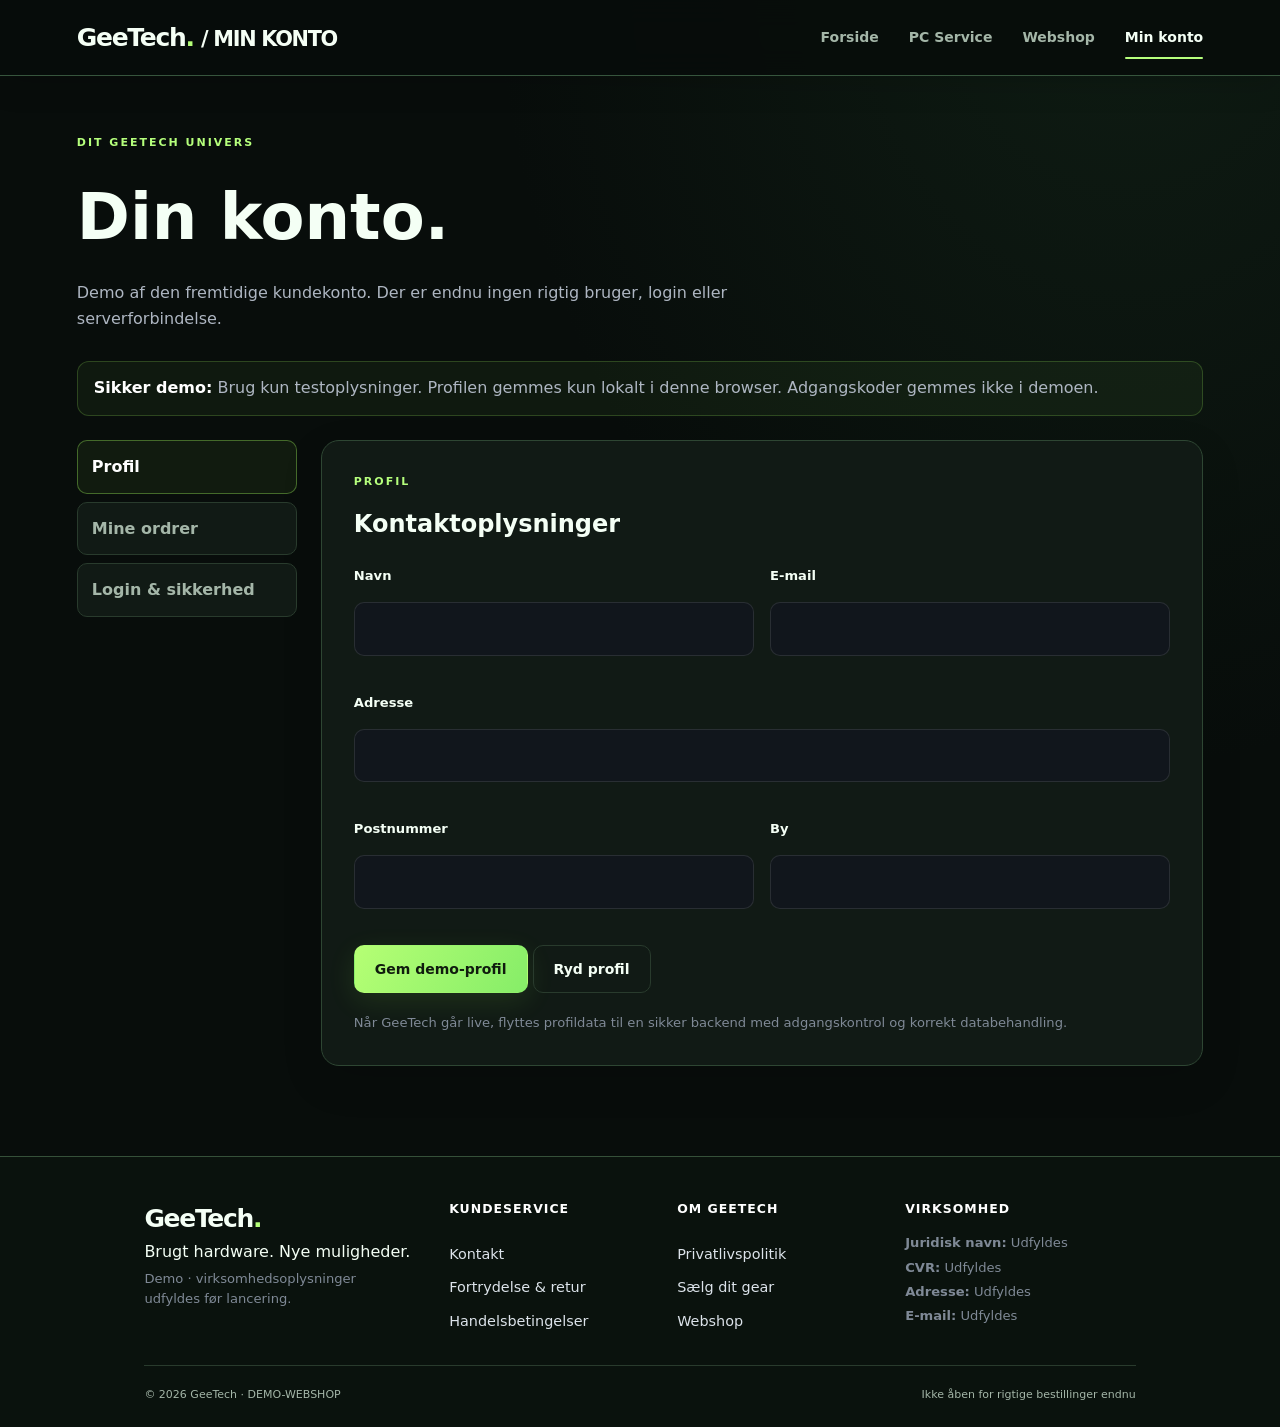
==== commit 0e96b43e: "Give GeeTech account its own neutral navigation and purple design hook" ====
--- a/account.html
+++ b/account.html
@@ -1,6 +1,6 @@
-<!DOCTYPE html><html lang="da"><head><meta charset="UTF-8"><meta name="viewport" content="width=device-width,initial-scale=1.0"><meta name="description" content="Demo af GeeTech kundekonto."><title>Min konto | GeeTech</title><link rel="stylesheet" href="css/site.css"></head><body data-page="account">
-<header class="navbar"><a href="index.html" class="logo" aria-label="GeeTech forside">GeeTech<span>.</span></a><nav class="nav-links" aria-label="Hovednavigation"><a href="index.html">Forside</a><a href="shop.html">Webshop</a><a href="sell.html">Sælg dit gear</a><a href="account.html" class="active" aria-current="page">Min konto</a></nav><button class="cart-button" id="cart-button" type="button">🛒 Kurv <span id="cart-count">0</span></button></header>
-<main class="account-page container"><section class="account-hero"><p class="eyebrow">MIN GeeTech</p><h1>Din konto</h1><p>Demo af den fremtidige kundekonto. Der er endnu ingen rigtig bruger, login eller serverforbindelse.</p></section>
+<!DOCTYPE html><html lang="da"><head><meta charset="UTF-8"><meta name="viewport" content="width=device-width,initial-scale=1.0"><meta name="description" content="Demo af GeeTech kundekonto."><title>Min konto | GeeTech</title><meta name="theme-color" content="#171126"><link rel="stylesheet" href="css/site.css"><link rel="stylesheet" href="css/account.css"></head><body data-page="account">
+<header class="navbar account-navbar"><a href="index.html" class="logo" aria-label="GeeTech forside">GeeTech<span>.</span> <small class="account-brand-tag">/ MIN KONTO</small></a><nav class="nav-links" aria-label="Hovednavigation"><a href="index.html">Forside</a><a href="service.html">PC Service</a><a href="shop.html">Webshop</a><a href="account.html" class="active" aria-current="page">Min konto</a></nav></header>
+<main class="account-page container"><section class="account-hero"><p class="eyebrow">DIT GEETECH UNIVERS</p><h1>Din konto<span class="account-heading-dot">.</span></h1><p>Demo af den fremtidige kundekonto. Der er endnu ingen rigtig bruger, login eller serverforbindelse.</p></section>
 <div class="account-demo-warning"><strong>Sikker demo:</strong> Brug kun testoplysninger. Profilen gemmes kun lokalt i denne browser. Adgangskoder gemmes ikke i demoen.</div>
 <div class="account-layout"><aside class="account-menu" aria-label="Kontomenu"><button class="account-tab active" data-account-tab="profile" type="button">Profil</button><button class="account-tab" data-account-tab="orders" type="button">Mine ordrer</button><button class="account-tab" data-account-tab="security" type="button">Login & sikkerhed</button></aside>
 <section class="account-content">
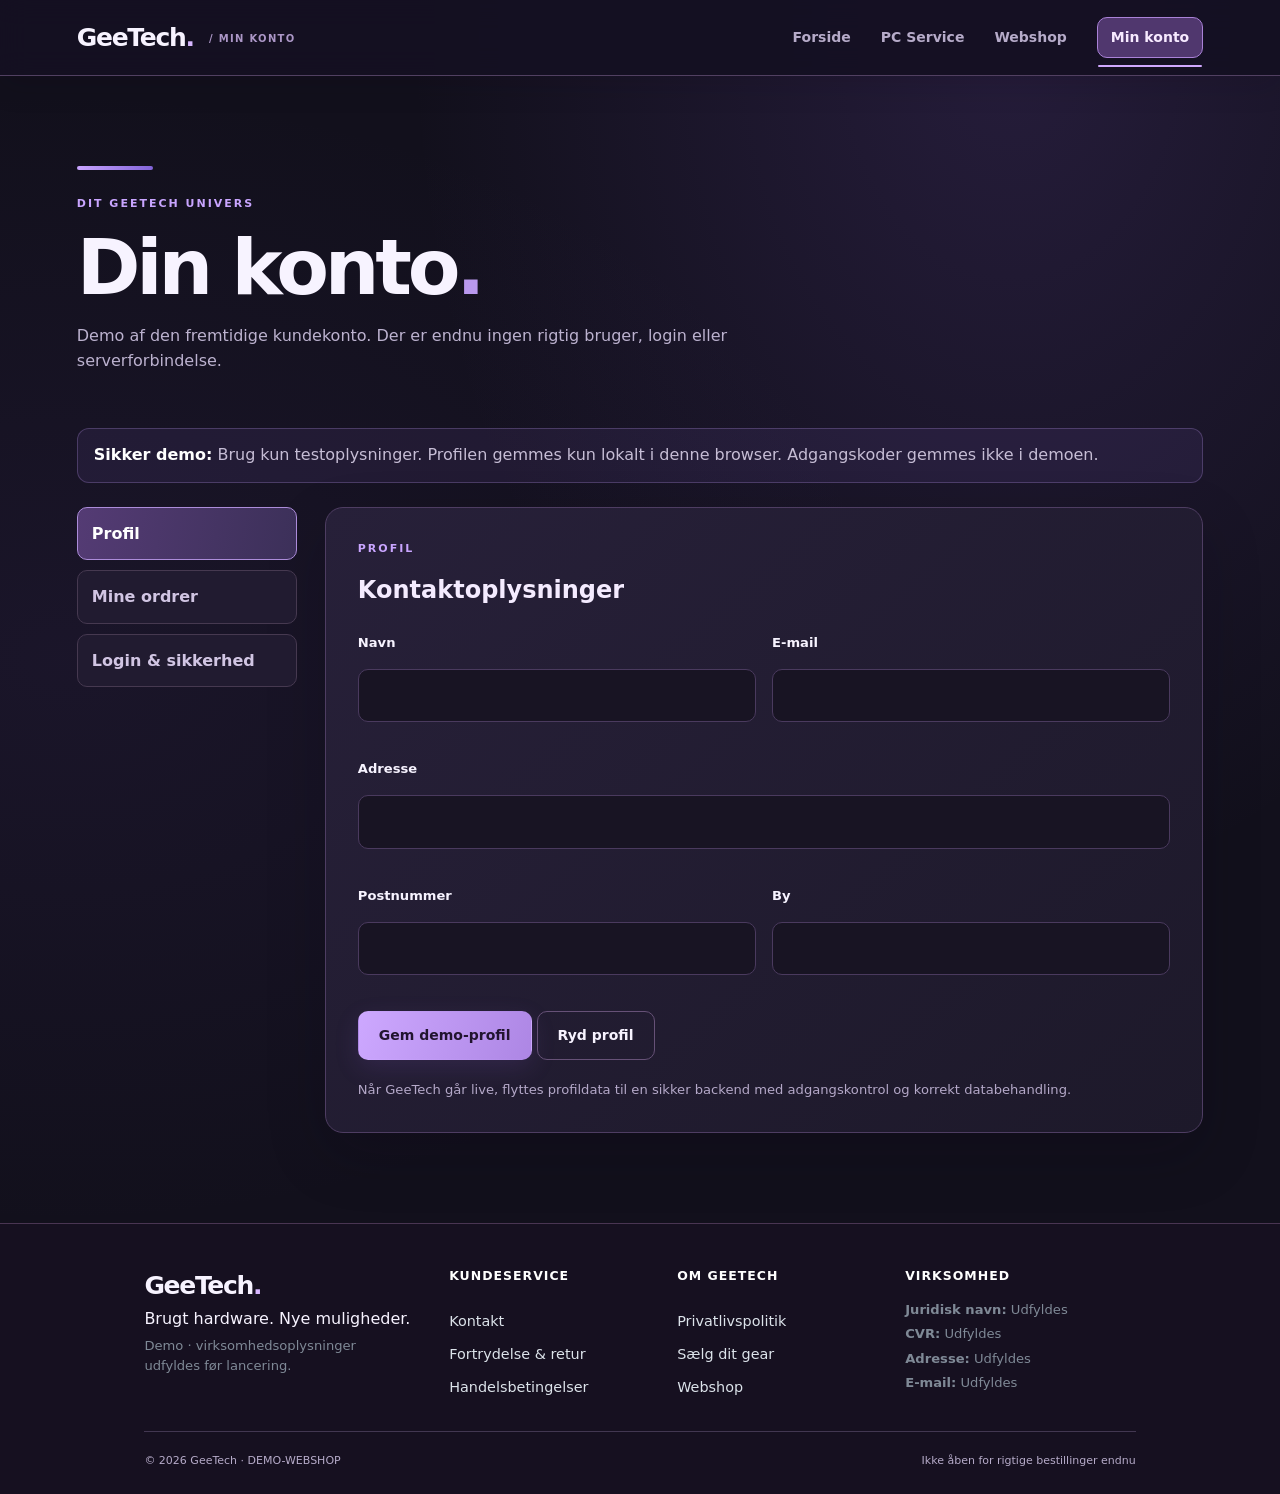
==== commit 28f7a23d: "Refresh account stylesheets to prevent stale green browser cache" ====
--- a/account.html
+++ b/account.html
@@ -1,4 +1,4 @@
-<!DOCTYPE html><html lang="da"><head><meta charset="UTF-8"><meta name="viewport" content="width=device-width,initial-scale=1.0"><meta name="description" content="Demo af GeeTech kundekonto."><title>Min konto | GeeTech</title><meta name="theme-color" content="#171126"><link rel="stylesheet" href="css/site.css"><link rel="stylesheet" href="css/account.css"></head><body data-page="account">
+<!DOCTYPE html><html lang="da"><head><meta charset="UTF-8"><meta name="viewport" content="width=device-width,initial-scale=1.0"><meta name="description" content="Demo af GeeTech kundekonto."><title>Min konto | GeeTech</title><meta name="theme-color" content="#171126"><link rel="stylesheet" href="css/site.css?v=account-purple-2"><link rel="stylesheet" href="css/account.css?v=purple-2"></head><body data-page="account">
 <header class="navbar account-navbar"><a href="index.html" class="logo" aria-label="GeeTech forside">GeeTech<span>.</span> <small class="account-brand-tag">/ MIN KONTO</small></a><nav class="nav-links" aria-label="Hovednavigation"><a href="index.html">Forside</a><a href="service.html">PC Service</a><a href="shop.html">Webshop</a><a href="account.html" class="active" aria-current="page">Min konto</a></nav></header>
 <main class="account-page container"><section class="account-hero"><p class="eyebrow">DIT GEETECH UNIVERS</p><h1>Din konto<span class="account-heading-dot">.</span></h1><p>Demo af den fremtidige kundekonto. Der er endnu ingen rigtig bruger, login eller serverforbindelse.</p></section>
 <div class="account-demo-warning"><strong>Sikker demo:</strong> Brug kun testoplysninger. Profilen gemmes kun lokalt i denne browser. Adgangskoder gemmes ikke i demoen.</div>
--- a/css/site.css
+++ b/css/site.css
@@ -95,4 +95,61 @@
 @media(max-width:560px){.inventory-stats{grid-template-columns:1fr 1fr}.inventory-form-grid{grid-template-columns:1fr}.inventory-form-grid .span-2{grid-column:auto}.inventory-calc{grid-template-columns:1fr}.inventory-shell{padding-top:32px}}
 
 /* GeeTech 2026: refined graphite / neon lime storefront */
-:root{--bg:#080d0b;--surface:#111a15;--surface-2:#16221b;--surface-3:#1d2b22;--text:#f4fff5;--muted:#a4b6a8;--border:#293b2d;--accent:#adff64;--accent-soft:rgba(173,255,100,.10);--shadow:0 20px 65px rgba(0,0,0,.3)}body{background:radial-gradient(ellipse at 88% -6%,#1d3d2555,transparent 40%),var(--bg)}.navbar{background:rgba(7,13,10,.9);border-bottom:1px solid #36553d;box-shadow:0 10px 30px #0002}.logo{letter-spacing:-1.3px}.logo span{color:#b4ff78}.nav-links a{transition:color .22s}.nav-links a:hover{color:#d6ffb3}.shop-hero{position:relative;overflow:hidden;background:radial-gradient(ellipse at 86% 25%,#2e6a2a77,transparent 45%),linear-gradient(120deg,#0c1a11,#101d16 65%,#152c17);border-bottom:1px solid #3e633f}.shop-hero:after{content:"";position:absolute;right:-5%;top:-110px;width:clamp(230px,40vw,550px);height:clamp(230px,40vw,550px);border:1px solid #baff7e44;border-radius:32%;transform:rotate(-23deg);box-shadow:0 0 90px #90ff3b1c,inset 0 0 80px #90ff3b0d;pointer-events:none;animation:shop-float 9s ease-in-out infinite}.shop-hero .container{position:relative;z-index:1}.shop-hero h1{letter-spacing:-.06em}.button.primary,.primary{background:linear-gradient(120deg,#b5ff74,#86ed68);color:#101c0e;box-shadow:0 8px 28px #95ff4b1c}.button.primary:hover,.primary:hover{background:linear-gradient(120deg,#ceff9a,#9bff80)}.product-card,.shop-sidebar,.cart-summary,.support-card,.account-content{border-color:#2e4633;box-shadow:0 15px 40px #0002}.product-card{transition:transform .25s,border-color .25s,box-shadow .25s}.product-card:hover{transform:translateY(-5px);border-color:#91db68;box-shadow:0 18px 50px #0006}.site-footer{background:#0a120d;border-top:1px solid #355039}.eyebrow{color:#b5ff7c}.nav-links a.active::after{background:#b5ff7c}.filter-option:hover{color:#d5ffb6}button:focus-visible,a:focus-visible,input:focus-visible,select:focus-visible{outline:3px solid #b5ff7d!important;outline-offset:3px}html{scroll-padding-top:90px}@keyframes shop-float{50%{transform:translateY(20px) rotate(-15deg)}}@media(prefers-reduced-motion:reduce){.shop-hero:after{animation:none}.product-card,.button{transition:none!important}}@media(max-width:850px){.navbar{flex-wrap:wrap;gap:12px;padding-top:15px;padding-bottom:15px}.nav-links{order:3;width:100%;overflow-x:auto;gap:20px;padding-bottom:6px}.nav-links a{white-space:nowrap}.shop-hero:after{opacity:.4}}+:root{--bg:#080d0b;--surface:#111a15;--surface-2:#16221b;--surface-3:#1d2b22;--text:#f4fff5;--muted:#a4b6a8;--border:#293b2d;--accent:#adff64;--accent-soft:rgba(173,255,100,.10);--shadow:0 20px 65px rgba(0,0,0,.3)}body{background:radial-gradient(ellipse at 88% -6%,#1d3d2555,transparent 40%),var(--bg)}.navbar{background:rgba(7,13,10,.9);border-bottom:1px solid #36553d;box-shadow:0 10px 30px #0002}.logo{letter-spacing:-1.3px}.logo span{color:#b4ff78}.nav-links a{transition:color .22s}.nav-links a:hover{color:#d6ffb3}.shop-hero{position:relative;overflow:hidden;background:radial-gradient(ellipse at 86% 25%,#2e6a2a77,transparent 45%),linear-gradient(120deg,#0c1a11,#101d16 65%,#152c17);border-bottom:1px solid #3e633f}.shop-hero:after{content:"";position:absolute;right:-5%;top:-110px;width:clamp(230px,40vw,550px);height:clamp(230px,40vw,550px);border:1px solid #baff7e44;border-radius:32%;transform:rotate(-23deg);box-shadow:0 0 90px #90ff3b1c,inset 0 0 80px #90ff3b0d;pointer-events:none;animation:shop-float 9s ease-in-out infinite}.shop-hero .container{position:relative;z-index:1}.shop-hero h1{letter-spacing:-.06em}.button.primary,.primary{background:linear-gradient(120deg,#b5ff74,#86ed68);color:#101c0e;box-shadow:0 8px 28px #95ff4b1c}.button.primary:hover,.primary:hover{background:linear-gradient(120deg,#ceff9a,#9bff80)}.product-card,.shop-sidebar,.cart-summary,.support-card,.account-content{border-color:#2e4633;box-shadow:0 15px 40px #0002}.product-card{transition:transform .25s,border-color .25s,box-shadow .25s}.product-card:hover{transform:translateY(-5px);border-color:#91db68;box-shadow:0 18px 50px #0006}.site-footer{background:#0a120d;border-top:1px solid #355039}.eyebrow{color:#b5ff7c}.nav-links a.active::after{background:#b5ff7c}.filter-option:hover{color:#d5ffb6}button:focus-visible,a:focus-visible,input:focus-visible,select:focus-visible{outline:3px solid #b5ff7d!important;outline-offset:3px}html{scroll-padding-top:90px}@keyframes shop-float{50%{transform:translateY(20px) rotate(-15deg)}}@media(prefers-reduced-motion:reduce){.shop-hero:after{animation:none}.product-card,.button{transition:none!important}}@media(max-width:850px){.navbar{flex-wrap:wrap;gap:12px;padding-top:15px;padding-bottom:15px}.nav-links{order:3;width:100%;overflow-x:auto;gap:20px;padding-bottom:6px}.nav-links a{white-space:nowrap}.shop-hero:after{opacity:.4}}
+/* GeeTech storefront 2026: relaxed forest green with lower glare.
+   Scoped to shop pages; purple account design uses its own stylesheet. */
+:root{
+ --bg:#101613;--surface:#18221d;--surface-2:#1e2a23;--surface-3:#26342b;
+ --text:#edf3ed;--muted:#aebcb0;--border:#34473a;
+ --accent:#a4d4a0;--accent-soft:rgba(164,212,160,.11);
+ --shadow:0 15px 48px rgba(0,0,0,.22)
+}
+body:not([data-page="account"]){
+ background:radial-gradient(ellipse at 87% -4%,rgba(77,116,78,.13),transparent 44%),var(--bg);
+}
+body:not([data-page="account"]) .navbar{background:rgba(16,23,19,.94);border-bottom-color:#354a3c;box-shadow:0 8px 26px #0002}
+body:not([data-page="account"]) .logo span{color:#abdba5}
+body:not([data-page="account"]) .nav-links a:hover{color:#cde8c8}
+body:not([data-page="account"]) .nav-links a.active::after{background:#a4d4a0}
+body:not([data-page="account"]) .eyebrow{color:#a4d4a0}
+body:not([data-page="account"]) .button.primary,
+body:not([data-page="account"]) .primary{background:linear-gradient(110deg,#b4dab0,#91c58d);color:#182418;box-shadow:0 7px 22px #5c92631a}
+body:not([data-page="account"]) .button.primary:hover,
+body:not([data-page="account"]) .primary:hover{background:linear-gradient(110deg,#c5e7c1,#a8d3a3)}
+body:not([data-page="account"]) .shop-hero{
+ background:radial-gradient(ellipse at 88% 20%,rgba(89,145,85,.23),transparent 48%),
+ linear-gradient(120deg,#14211a,#19281e 65%,#203327);
+ border-bottom-color:#38513c
+}
+body:not([data-page="account"]) .shop-hero:after{
+ border-color:#a3cf9f22;box-shadow:0 0 60px #83bb7920,inset 0 0 45px #a3cf9f0d;opacity:.65
+}
+body:not([data-page="account"]) .product-card,
+body:not([data-page="account"]) .shop-sidebar,
+body:not([data-page="account"]) .cart-summary,
+body:not([data-page="account"]) .support-card{border-color:#34483a;box-shadow:0 12px 32px #0002}
+body:not([data-page="account"]) .product-card:hover{border-color:#92c18e;box-shadow:0 15px 38px #0004}
+body:not([data-page="account"]) .site-footer{background:#131c16;border-top-color:#34473a}
+body:not([data-page="account"]) .filter-option:hover{color:#d1e8ce}
+body:not([data-page="account"]) a:focus-visible,
+body:not([data-page="account"]) button:focus-visible,
+body:not([data-page="account"]) input:focus-visible,
+body:not([data-page="account"]) select:focus-visible{outline:3px solid #a4d4a0!important;outline-offset:3px}
+
+/* Customer account is a separate purple destination even when linked from the shop. */
+.navbar .nav-links a[href="account.html"]{
+ display:inline-flex;align-items:center;justify-content:center;
+ padding:8px 13px;border:1px solid rgba(187,151,238,.42);border-radius:10px;
+ background:rgba(143,101,205,.13);color:#d6bdff;
+ font-weight:800;white-space:nowrap;
+ transition:background .2s,border-color .2s,color .2s;
+}
+.navbar .nav-links a[href="account.html"]:hover,
+.navbar .nav-links a[href="account.html"]:focus-visible{
+ color:#f7edff;background:rgba(156,111,220,.28);border-color:#b992ea;
+}
+.navbar .nav-links a[href="account.html"].active{
+ background:rgba(156,111,220,.24);border-color:#b992ea;color:#f7edff;
+}
+.navbar .nav-links a[href="account.html"].active::after{background:#bb98ed}
+@media(prefers-reduced-motion:reduce){.navbar .nav-links a[href="account.html"]{transition:none}}
--- a/css/account.css
+++ b/css/account.css
@@ -0,0 +1,89 @@
+/* GeeTech account: a third, independent violet identity.
+   Site-wide shop styles load first; overrides are scoped to account only. */
+body[data-page="account"]{
+ --bg:#12101c;--surface:#201b30;--surface-2:#272139;--surface-3:#302743;
+ --text:#f7f3ff;--muted:#b6abc9;--border:#423751;
+ --accent:#c9a5ff;--accent-soft:rgba(201,165,255,.12);
+ --shadow:0 18px 50px rgba(8,5,17,.25);
+ color:var(--text);
+ background:radial-gradient(ellipse at 79% 2%,rgba(126,85,198,.18),transparent 42%),
+ radial-gradient(ellipse at 5% 44%,rgba(87,58,140,.12),transparent 48%),#12101c;
+}
+body[data-page="account"] .navbar{
+ background:rgba(21,16,34,.94);border-bottom-color:#514061;box-shadow:0 10px 30px #0d071522;
+}
+body[data-page="account"] .logo span{color:#d7b6ff}
+body[data-page="account"] .nav-links a:hover{color:#eee0ff}
+body[data-page="account"] .nav-links a.active::after{background:#b993f0}
+.account-brand-tag{display:inline-block;margin-left:8px;font-size:10px;font-weight:750;letter-spacing:.13em;color:#ac97c7;vertical-align:middle}
+body[data-page="account"] .account-page{padding-top:clamp(45px,7vw,90px)}
+body[data-page="account"] .account-hero{max-width:850px;padding:0 0 24px;position:relative}
+body[data-page="account"] .account-hero::before{
+ content:"";display:block;width:76px;height:4px;margin-bottom:25px;border-radius:6px;
+ background:linear-gradient(90deg,#c9a5ff,#8264d9)
+}
+body[data-page="account"] .account-hero h1{font-size:clamp(3rem,6vw,5rem);letter-spacing:-.055em;line-height:1.1}
+.account-heading-dot{color:#b998ee}
+body[data-page="account"] .account-hero>p:last-child{color:#bcb2cf;max-width:660px}
+body[data-page="account"] .eyebrow{color:#c9a5ff}
+body[data-page="account"] .account-demo-warning{
+ background:rgba(159,116,224,.09);border-color:rgba(201,165,255,.24);color:#c6bdd5;
+}
+body[data-page="account"] .account-layout{gap:28px}
+body[data-page="account"] .account-menu{gap:10px}
+body[data-page="account"] .account-tab{background:#211b30;border-color:#463950;color:#d1c5e3;transition:background .2s,border-color .2s,transform .2s}
+body[data-page="account"] .account-tab:hover{background:#302541;border-color:#8865ac;transform:translateX(3px)}
+body[data-page="account"] .account-tab.active{background:linear-gradient(100deg,#543b74,#3c3059);border-color:#ac8cda;color:#fff}
+body[data-page="account"] .account-content{background:linear-gradient(140deg,#272039,#1d192a);border:1px solid #4e3d62;box-shadow:0 22px 60px #08051233}
+body[data-page="account"] .account-content h2{color:#f4ebff}
+body[data-page="account"] .account-note{color:#b4a8c8}
+body[data-page="account"] .field input,body[data-page="account"] .field textarea,body[data-page="account"] .field select{
+ background:#181423;color:#f7f3ff;border-color:#4a3a5e;
+}
+body[data-page="account"] .field input:focus,body[data-page="account"] .field textarea:focus{
+ border-color:#c5a3f0;outline:2px solid #a885d84d;
+}
+body[data-page="account"] .button.primary{
+ background:linear-gradient(110deg,#cda8ff,#ad86e4);color:#21142f;box-shadow:0 8px 25px #8d5bd126;
+}
+body[data-page="account"] .button.primary:hover{background:linear-gradient(110deg,#dfc3ff,#c39ff2)}
+body[data-page="account"] .button.secondary:hover{border-color:#aa83cc;background:#ffffff0a}
+body[data-page="account"] .site-footer{background:#161020;border-top-color:#493552}
+body[data-page="account"] a:focus-visible,body[data-page="account"] button:focus-visible,
+body[data-page="account"] input:focus-visible{
+ outline:3px solid #c9a5ff!important;outline-offset:3px;
+}
+@media(max-width:650px){
+ .account-brand-tag{display:none}
+ body[data-page="account"] .account-layout{grid-template-columns:1fr}
+ body[data-page="account"] .account-menu{display:flex;overflow-x:auto;position:static}
+ body[data-page="account"] .account-tab{white-space:nowrap;flex:1 0 auto}
+ body[data-page="account"] .account-tab:hover{transform:none}
+}
+@media(prefers-reduced-motion:reduce){body[data-page="account"] .account-tab{transition:none}}
+
+/* Strongly isolate the entire account page from the storefront's old green rules. */
+body[data-page="account"]{
+ --bg:#12101c;--surface:#201b30;--surface-2:#272139;--surface-3:#302743;
+ --text:#f7f3ff;--muted:#b6abc9;--border:#423751;--accent:#c9a5ff;
+ color-scheme:dark;
+}
+body[data-page="account"] .navbar .nav-links a[href="account.html"]{
+ color:#f7eaff;background:#50376e;border-color:#aa82d8;
+}
+body[data-page="account"] .navbar .nav-links a[href="account.html"].active::after{background:#d0a8ff}
+body[data-page="account"] .account-form .field input:focus,
+body[data-page="account"] .account-form .field textarea:focus,
+body[data-page="account"] .account-form .field select:focus{
+ border-color:#c9a5ff;box-shadow:0 0 0 3px rgba(192,145,255,.16);
+}
+body[data-page="account"] .account-form .field input::placeholder{color:#8e7fa5}
+body[data-page="account"] .order-status{color:#c9a5ff}
+body[data-page="account"] .demo-order{border-color:#534365;background:#1c1729}
+body[data-page="account"] .demo-order span,
+body[data-page="account"] .security-card p{color:#bcb1ce}
+body[data-page="account"] .security-card{border-color:#514064;background:#1b1629}
+body[data-page="account"] .account-content .button.secondary{border-color:#665177}
+body[data-page="account"] .account-content .button.secondary:hover{border-color:#b993e7}
+body[data-page="account"] .site-footer .logo span{color:#d7b6ff}
+body[data-page="account"] .skip-link{background:#c9a5ff;color:#20142b}
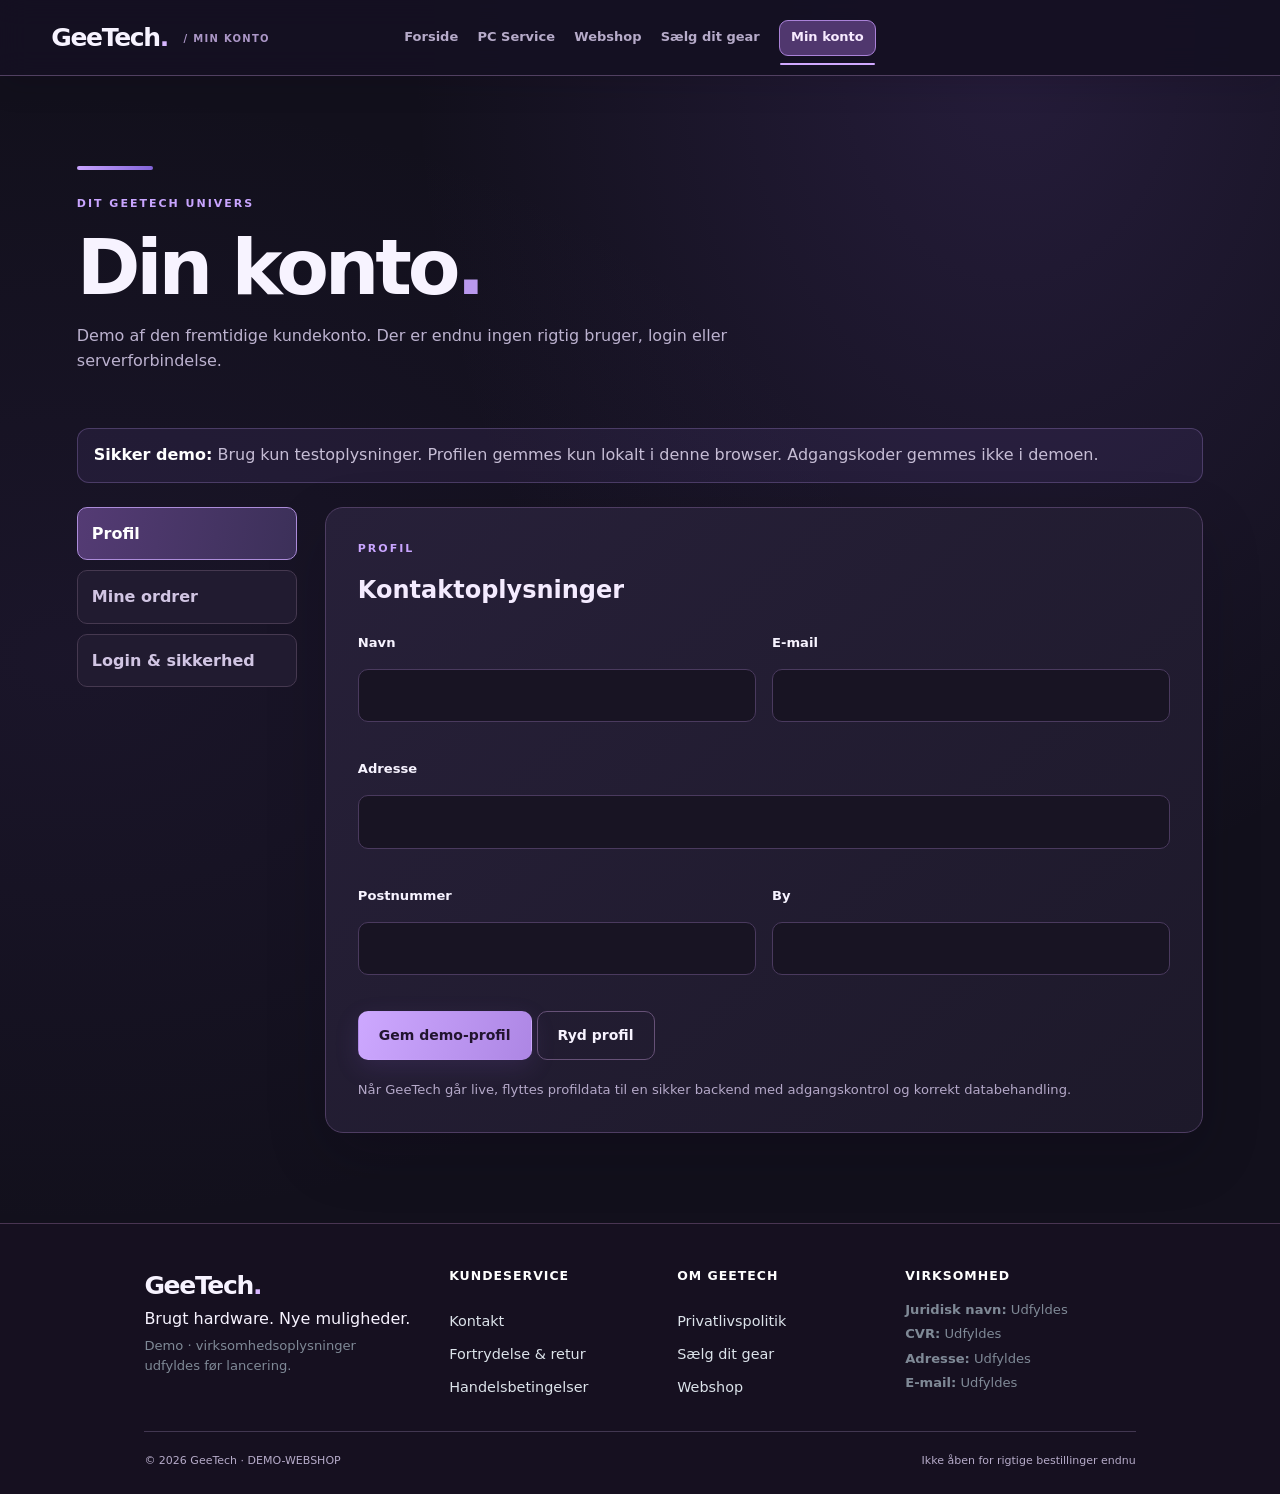
==== commit 058aa01b: "Unify centered header, menu links and responsive navigation on account.html" ====
--- a/account.html
+++ b/account.html
@@ -1,5 +1,5 @@
-<!DOCTYPE html><html lang="da"><head><meta charset="UTF-8"><meta name="viewport" content="width=device-width,initial-scale=1.0"><meta name="description" content="Demo af GeeTech kundekonto."><title>Min konto | GeeTech</title><meta name="theme-color" content="#171126"><link rel="stylesheet" href="css/site.css?v=account-purple-2"><link rel="stylesheet" href="css/account.css?v=purple-2"></head><body data-page="account">
-<header class="navbar account-navbar"><a href="index.html" class="logo" aria-label="GeeTech forside">GeeTech<span>.</span> <small class="account-brand-tag">/ MIN KONTO</small></a><nav class="nav-links" aria-label="Hovednavigation"><a href="index.html">Forside</a><a href="service.html">PC Service</a><a href="shop.html">Webshop</a><a href="account.html" class="active" aria-current="page">Min konto</a></nav></header>
+<!DOCTYPE html><html lang="da"><head><meta charset="UTF-8"><meta name="viewport" content="width=device-width,initial-scale=1.0"><meta name="description" content="Demo af GeeTech kundekonto."><title>Min konto | GeeTech</title><meta name="theme-color" content="#171126"><link rel="stylesheet" href="css/site.css?v=account-purple-2"><link rel="stylesheet" href="css/account.css?v=purple-2"><link rel="stylesheet" href="css/navigation.css?v=1"></head><body data-page="account">
+<header class="navbar account-navbar site-header"><a href="index.html" class="logo site-brand" aria-label="GeeTech forside">GeeTech<span>.</span> <small class="account-brand-tag">/ MIN KONTO</small></a><nav class="nav-links site-main-nav" aria-label="Hovednavigation"><a href="index.html">Forside</a><a href="service.html">PC Service</a><a href="shop.html">Webshop</a><a href="sell.html">Sælg dit gear</a><a href="account.html" class="active" aria-current="page">Min konto</a></nav><span class="site-action" aria-hidden="true"></span></header>
 <main class="account-page container"><section class="account-hero"><p class="eyebrow">DIT GEETECH UNIVERS</p><h1>Din konto<span class="account-heading-dot">.</span></h1><p>Demo af den fremtidige kundekonto. Der er endnu ingen rigtig bruger, login eller serverforbindelse.</p></section>
 <div class="account-demo-warning"><strong>Sikker demo:</strong> Brug kun testoplysninger. Profilen gemmes kun lokalt i denne browser. Adgangskoder gemmes ikke i demoen.</div>
 <div class="account-layout"><aside class="account-menu" aria-label="Kontomenu"><button class="account-tab active" data-account-tab="profile" type="button">Profil</button><button class="account-tab" data-account-tab="orders" type="button">Mine ordrer</button><button class="account-tab" data-account-tab="security" type="button">Login & sikkerhed</button></aside>
--- a/css/navigation.css
+++ b/css/navigation.css
@@ -0,0 +1,55 @@
+/* GeeTech shared navigation: same geometry across landing, service, shop and account.
+   On wide screens the menu is centered in the viewport, regardless of the right action. */
+.site-header.site-header{
+ display:grid;grid-template-columns:minmax(0,1fr) auto minmax(0,1fr);
+ align-items:center;column-gap:20px;
+ min-height:76px;height:auto;
+ padding:12px clamp(18px,4vw,72px);
+}
+.site-header .site-brand{grid-column:1;justify-self:start;min-width:0}
+.site-header .site-main-nav{
+ grid-column:2;display:flex;flex-direction:row;
+ align-items:center;justify-content:center;gap:clamp(12px,1.5vw,25px);
+ width:max-content;min-width:0;margin:0;padding:0;
+ position:static;order:initial;
+}
+.site-header .site-main-nav a{
+ display:inline-flex;align-items:center;justify-content:center;
+ white-space:nowrap;font-size:13px;font-weight:700;text-decoration:none;
+ line-height:1.4;min-height:36px;
+}
+.site-header .site-action{grid-column:3;justify-self:end;white-space:nowrap}
+.site-header .site-main-nav a[href="account.html"]{
+ border-radius:9px;border:1px solid rgba(181,145,230,.43);
+ background:rgba(144,96,210,.14);color:#dfc7ff;
+ padding:7px 11px;
+}
+.site-header .site-main-nav a[href="account.html"]:hover,
+.site-header .site-main-nav a[href="account.html"].active{
+ border-color:#c39aea;background:rgba(146,95,209,.28);color:#f7edff;
+}
+.site-header .site-main-nav a[aria-current="page"]:not([href="account.html"]){color:var(--accent,#c9a5ff)}
+.site-header .site-brand .account-brand-tag{white-space:nowrap}
+@media(max-width:1100px){
+ .site-header.site-header{
+  grid-template-columns:minmax(0,1fr) auto;
+  grid-template-rows:auto auto;
+  row-gap:8px;padding:12px 18px;
+ }
+ .site-header .site-brand{grid-column:1;grid-row:1}
+ .site-header .site-action{grid-column:2;grid-row:1}
+ .site-header .site-main-nav{
+  grid-column:1/-1;grid-row:2;order:initial;
+  width:100%;max-width:100%;min-width:0;justify-content:center;
+  flex-wrap:nowrap;overflow-x:auto;overscroll-behavior-x:contain;
+  scrollbar-width:thin;padding:4px 2px 7px;
+ }
+}
+@media(max-width:600px){
+ .site-header .site-main-nav{justify-content:flex-start;gap:12px}
+ .site-header .site-main-nav a{font-size:12px}
+ .site-header .site-brand{font-size:21px}
+ .site-header .site-action{font-size:12px}
+ .site-header .site-brand small{display:none}
+}
+@media(prefers-reduced-motion:reduce){.site-header .site-main-nav a{transition:none}}
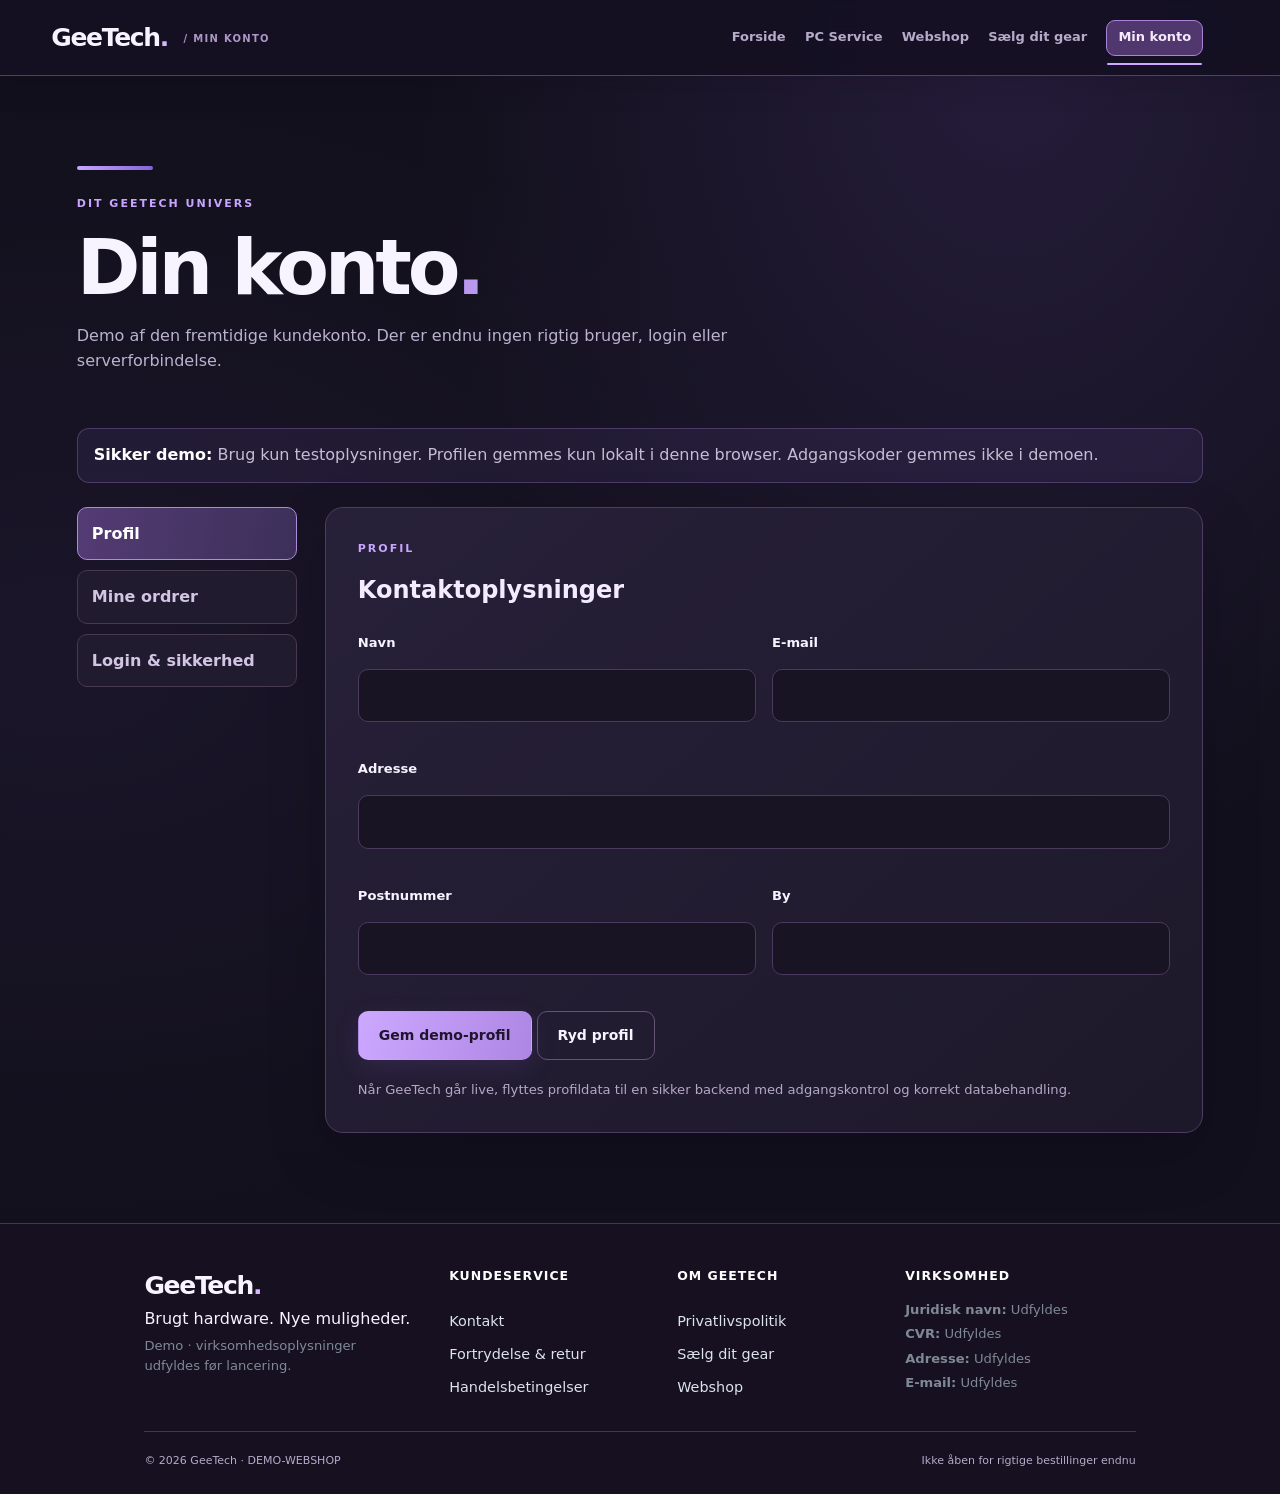
==== commit 2d417720: "Refresh consistent right-aligned GeeTech navigation on account.html" ====
--- a/account.html
+++ b/account.html
@@ -1,4 +1,4 @@
-<!DOCTYPE html><html lang="da"><head><meta charset="UTF-8"><meta name="viewport" content="width=device-width,initial-scale=1.0"><meta name="description" content="Demo af GeeTech kundekonto."><title>Min konto | GeeTech</title><meta name="theme-color" content="#171126"><link rel="stylesheet" href="css/site.css?v=account-purple-2"><link rel="stylesheet" href="css/account.css?v=purple-2"><link rel="stylesheet" href="css/navigation.css?v=1"></head><body data-page="account">
+<!DOCTYPE html><html lang="da"><head><meta charset="UTF-8"><meta name="viewport" content="width=device-width,initial-scale=1.0"><meta name="description" content="Demo af GeeTech kundekonto."><title>Min konto | GeeTech</title><meta name="theme-color" content="#171126"><link rel="stylesheet" href="css/site.css?v=account-purple-2"><link rel="stylesheet" href="css/account.css?v=purple-2"><link rel="stylesheet" href="css/navigation.css?v=right-aligned-2"></head><body data-page="account">
 <header class="navbar account-navbar site-header"><a href="index.html" class="logo site-brand" aria-label="GeeTech forside">GeeTech<span>.</span> <small class="account-brand-tag">/ MIN KONTO</small></a><nav class="nav-links site-main-nav" aria-label="Hovednavigation"><a href="index.html">Forside</a><a href="service.html">PC Service</a><a href="shop.html">Webshop</a><a href="sell.html">Sælg dit gear</a><a href="account.html" class="active" aria-current="page">Min konto</a></nav><span class="site-action" aria-hidden="true"></span></header>
 <main class="account-page container"><section class="account-hero"><p class="eyebrow">DIT GEETECH UNIVERS</p><h1>Din konto<span class="account-heading-dot">.</span></h1><p>Demo af den fremtidige kundekonto. Der er endnu ingen rigtig bruger, login eller serverforbindelse.</p></section>
 <div class="account-demo-warning"><strong>Sikker demo:</strong> Brug kun testoplysninger. Profilen gemmes kun lokalt i denne browser. Adgangskoder gemmes ikke i demoen.</div>
--- a/css/navigation.css
+++ b/css/navigation.css
@@ -1,16 +1,16 @@
 /* GeeTech shared navigation: same geometry across landing, service, shop and account.
-   On wide screens the menu is centered in the viewport, regardless of the right action. */
+   On wide screens the menu is right-aligned on every page, as on Min konto. */
 .site-header.site-header{
- display:grid;grid-template-columns:minmax(0,1fr) auto minmax(0,1fr);
- align-items:center;column-gap:20px;
+ display:grid;grid-template-columns:minmax(0,1fr) max-content max-content;
+ align-items:center;column-gap:clamp(12px,2vw,30px);
  min-height:76px;height:auto;
  padding:12px clamp(18px,4vw,72px);
 }
 .site-header .site-brand{grid-column:1;justify-self:start;min-width:0}
 .site-header .site-main-nav{
  grid-column:2;display:flex;flex-direction:row;
- align-items:center;justify-content:center;gap:clamp(12px,1.5vw,25px);
- width:max-content;min-width:0;margin:0;padding:0;
+ align-items:center;justify-content:flex-end;gap:clamp(12px,1.5vw,25px);
+ width:max-content;min-width:0;margin:0 0 0 auto;padding:0;justify-self:end;
  position:static;order:initial;
 }
 .site-header .site-main-nav a{
@@ -19,6 +19,7 @@
  line-height:1.4;min-height:36px;
 }
 .site-header .site-action{grid-column:3;justify-self:end;white-space:nowrap}
+.site-header .site-action:empty{display:none}
 .site-header .site-main-nav a[href="account.html"]{
  border-radius:9px;border:1px solid rgba(181,145,230,.43);
  background:rgba(144,96,210,.14);color:#dfc7ff;
@@ -40,9 +41,9 @@
  .site-header .site-action{grid-column:2;grid-row:1}
  .site-header .site-main-nav{
   grid-column:1/-1;grid-row:2;order:initial;
-  width:100%;max-width:100%;min-width:0;justify-content:center;
+  width:100%;max-width:100%;min-width:0;justify-content:flex-end;
   flex-wrap:nowrap;overflow-x:auto;overscroll-behavior-x:contain;
-  scrollbar-width:thin;padding:4px 2px 7px;
+  scrollbar-width:thin;padding:4px 2px 7px;margin:0;
  }
 }
 @media(max-width:600px){
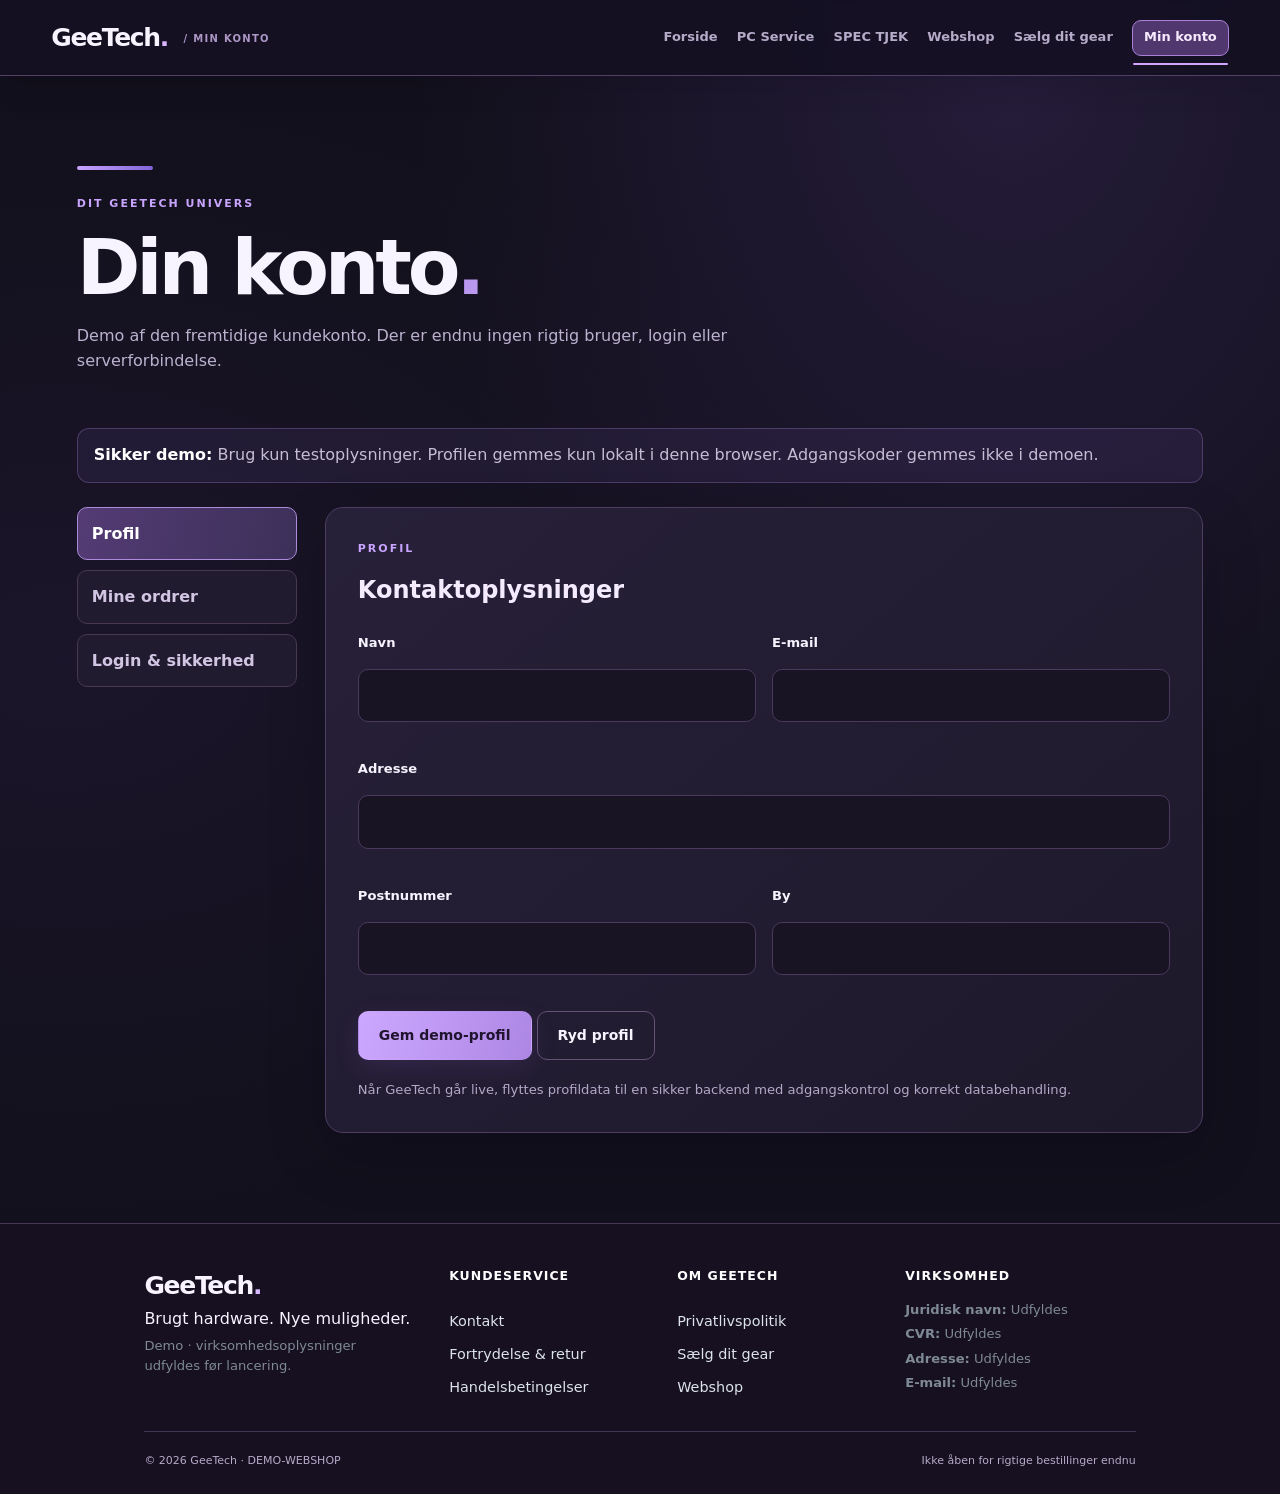
==== commit 337f6b1b: "Add SPEC TJEK to shared navigation on account.html" ====
--- a/account.html
+++ b/account.html
@@ -1,5 +1,5 @@
 <!DOCTYPE html><html lang="da"><head><meta charset="UTF-8"><meta name="viewport" content="width=device-width,initial-scale=1.0"><meta name="description" content="Demo af GeeTech kundekonto."><title>Min konto | GeeTech</title><meta name="theme-color" content="#171126"><link rel="stylesheet" href="css/site.css?v=account-purple-2"><link rel="stylesheet" href="css/account.css?v=purple-2"><link rel="stylesheet" href="css/navigation.css?v=right-aligned-2"></head><body data-page="account">
-<header class="navbar account-navbar site-header"><a href="index.html" class="logo site-brand" aria-label="GeeTech forside">GeeTech<span>.</span> <small class="account-brand-tag">/ MIN KONTO</small></a><nav class="nav-links site-main-nav" aria-label="Hovednavigation"><a href="index.html">Forside</a><a href="service.html">PC Service</a><a href="shop.html">Webshop</a><a href="sell.html">Sælg dit gear</a><a href="account.html" class="active" aria-current="page">Min konto</a></nav><span class="site-action" aria-hidden="true"></span></header>
+<header class="navbar account-navbar site-header"><a href="index.html" class="logo site-brand" aria-label="GeeTech forside">GeeTech<span>.</span> <small class="account-brand-tag">/ MIN KONTO</small></a><nav class="nav-links site-main-nav" aria-label="Hovednavigation"><a href="index.html">Forside</a><a href="service.html">PC Service</a><a href="upgrade-checker.html">SPEC TJEK</a><a href="shop.html">Webshop</a><a href="sell.html">Sælg dit gear</a><a href="account.html" class="active" aria-current="page">Min konto</a></nav></header>
 <main class="account-page container"><section class="account-hero"><p class="eyebrow">DIT GEETECH UNIVERS</p><h1>Din konto<span class="account-heading-dot">.</span></h1><p>Demo af den fremtidige kundekonto. Der er endnu ingen rigtig bruger, login eller serverforbindelse.</p></section>
 <div class="account-demo-warning"><strong>Sikker demo:</strong> Brug kun testoplysninger. Profilen gemmes kun lokalt i denne browser. Adgangskoder gemmes ikke i demoen.</div>
 <div class="account-layout"><aside class="account-menu" aria-label="Kontomenu"><button class="account-tab active" data-account-tab="profile" type="button">Profil</button><button class="account-tab" data-account-tab="orders" type="button">Mine ordrer</button><button class="account-tab" data-account-tab="security" type="button">Login & sikkerhed</button></aside>
--- a/css/navigation.css
+++ b/css/navigation.css
@@ -7,6 +7,12 @@
  padding:12px clamp(18px,4vw,72px);
 }
 .site-header .site-brand{grid-column:1;justify-self:start;min-width:0}
+@media(min-width:1101px){
+ .site-header.site-header:not(:has(.site-action)){
+  grid-template-columns:minmax(0,1fr) max-content;
+ }
+ .site-header.site-header:not(:has(.site-action)) .site-main-nav{grid-column:2}
+}
 .site-header .site-main-nav{
  grid-column:2;display:flex;flex-direction:row;
  align-items:center;justify-content:flex-end;gap:clamp(12px,1.5vw,25px);
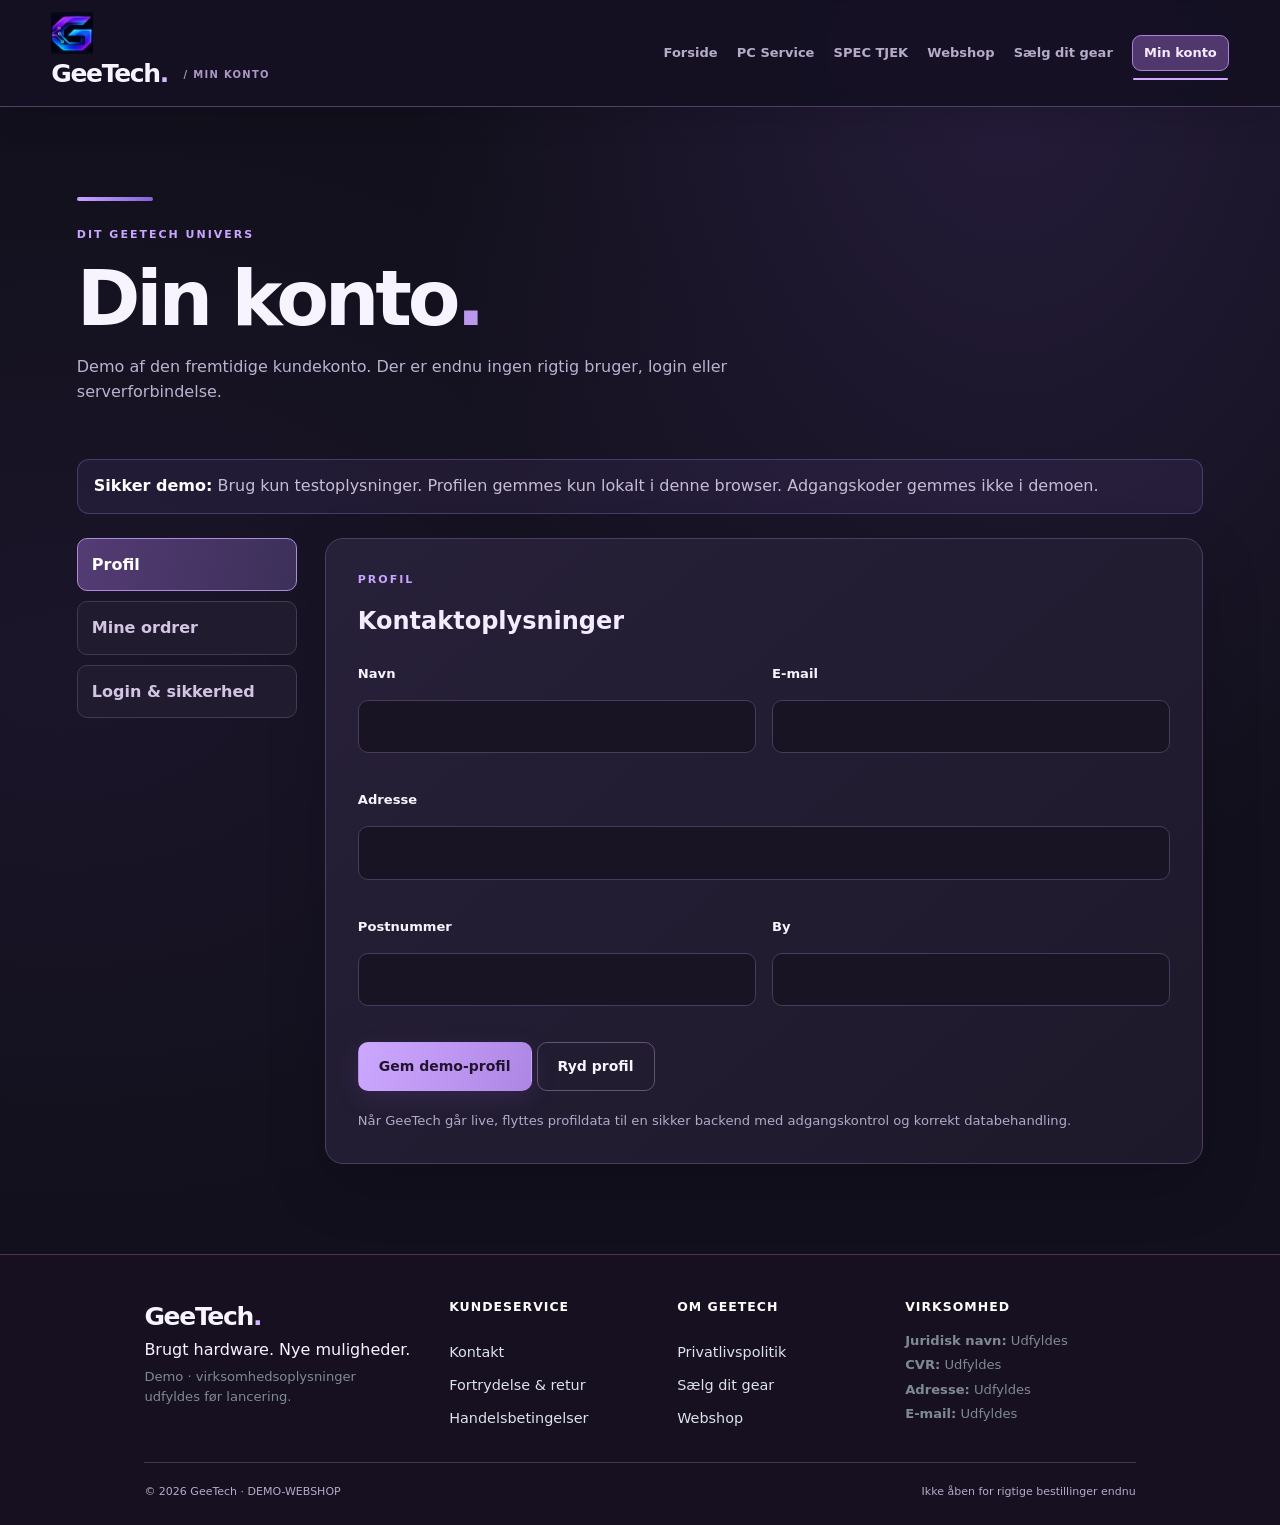
==== commit 49981d5d: "Integrate new GeeTech icon into shared header on account.html" ====
--- a/account.html
+++ b/account.html
@@ -1,5 +1,5 @@
-<!DOCTYPE html><html lang="da"><head><meta charset="UTF-8"><meta name="viewport" content="width=device-width,initial-scale=1.0"><meta name="description" content="Demo af GeeTech kundekonto."><title>Min konto | GeeTech</title><meta name="theme-color" content="#171126"><link rel="stylesheet" href="css/site.css?v=account-purple-2"><link rel="stylesheet" href="css/account.css?v=purple-2"><link rel="stylesheet" href="css/navigation.css?v=right-aligned-2"></head><body data-page="account">
-<header class="navbar account-navbar site-header"><a href="index.html" class="logo site-brand" aria-label="GeeTech forside">GeeTech<span>.</span> <small class="account-brand-tag">/ MIN KONTO</small></a><nav class="nav-links site-main-nav" aria-label="Hovednavigation"><a href="index.html">Forside</a><a href="service.html">PC Service</a><a href="upgrade-checker.html">SPEC TJEK</a><a href="shop.html">Webshop</a><a href="sell.html">Sælg dit gear</a><a href="account.html" class="active" aria-current="page">Min konto</a></nav></header>
+<!DOCTYPE html><html lang="da"><head><meta charset="UTF-8"><meta name="viewport" content="width=device-width,initial-scale=1.0"><meta name="description" content="Demo af GeeTech kundekonto."><title>Min konto | GeeTech</title><meta name="theme-color" content="#171126"><link rel="stylesheet" href="css/site.css?v=account-purple-2"><link rel="stylesheet" href="css/account.css?v=purple-2"><link rel="stylesheet" href="css/navigation.css?v=neon-brand-1"></head><body data-page="account">
+<header class="navbar account-navbar site-header"><a href="index.html" class="logo site-brand" aria-label="GeeTech forside"><img class="gt-header-icon" src="assets/geetech-icon.webp" width="42" height="42" alt="" decoding="async">GeeTech<span>.</span> <small class="account-brand-tag">/ MIN KONTO</small></a><nav class="nav-links site-main-nav" aria-label="Hovednavigation"><a href="index.html">Forside</a><a href="service.html">PC Service</a><a href="upgrade-checker.html">SPEC TJEK</a><a href="shop.html">Webshop</a><a href="sell.html">Sælg dit gear</a><a href="account.html" class="active" aria-current="page">Min konto</a></nav></header>
 <main class="account-page container"><section class="account-hero"><p class="eyebrow">DIT GEETECH UNIVERS</p><h1>Din konto<span class="account-heading-dot">.</span></h1><p>Demo af den fremtidige kundekonto. Der er endnu ingen rigtig bruger, login eller serverforbindelse.</p></section>
 <div class="account-demo-warning"><strong>Sikker demo:</strong> Brug kun testoplysninger. Profilen gemmes kun lokalt i denne browser. Adgangskoder gemmes ikke i demoen.</div>
 <div class="account-layout"><aside class="account-menu" aria-label="Kontomenu"><button class="account-tab active" data-account-tab="profile" type="button">Profil</button><button class="account-tab" data-account-tab="orders" type="button">Mine ordrer</button><button class="account-tab" data-account-tab="security" type="button">Login & sikkerhed</button></aside>
